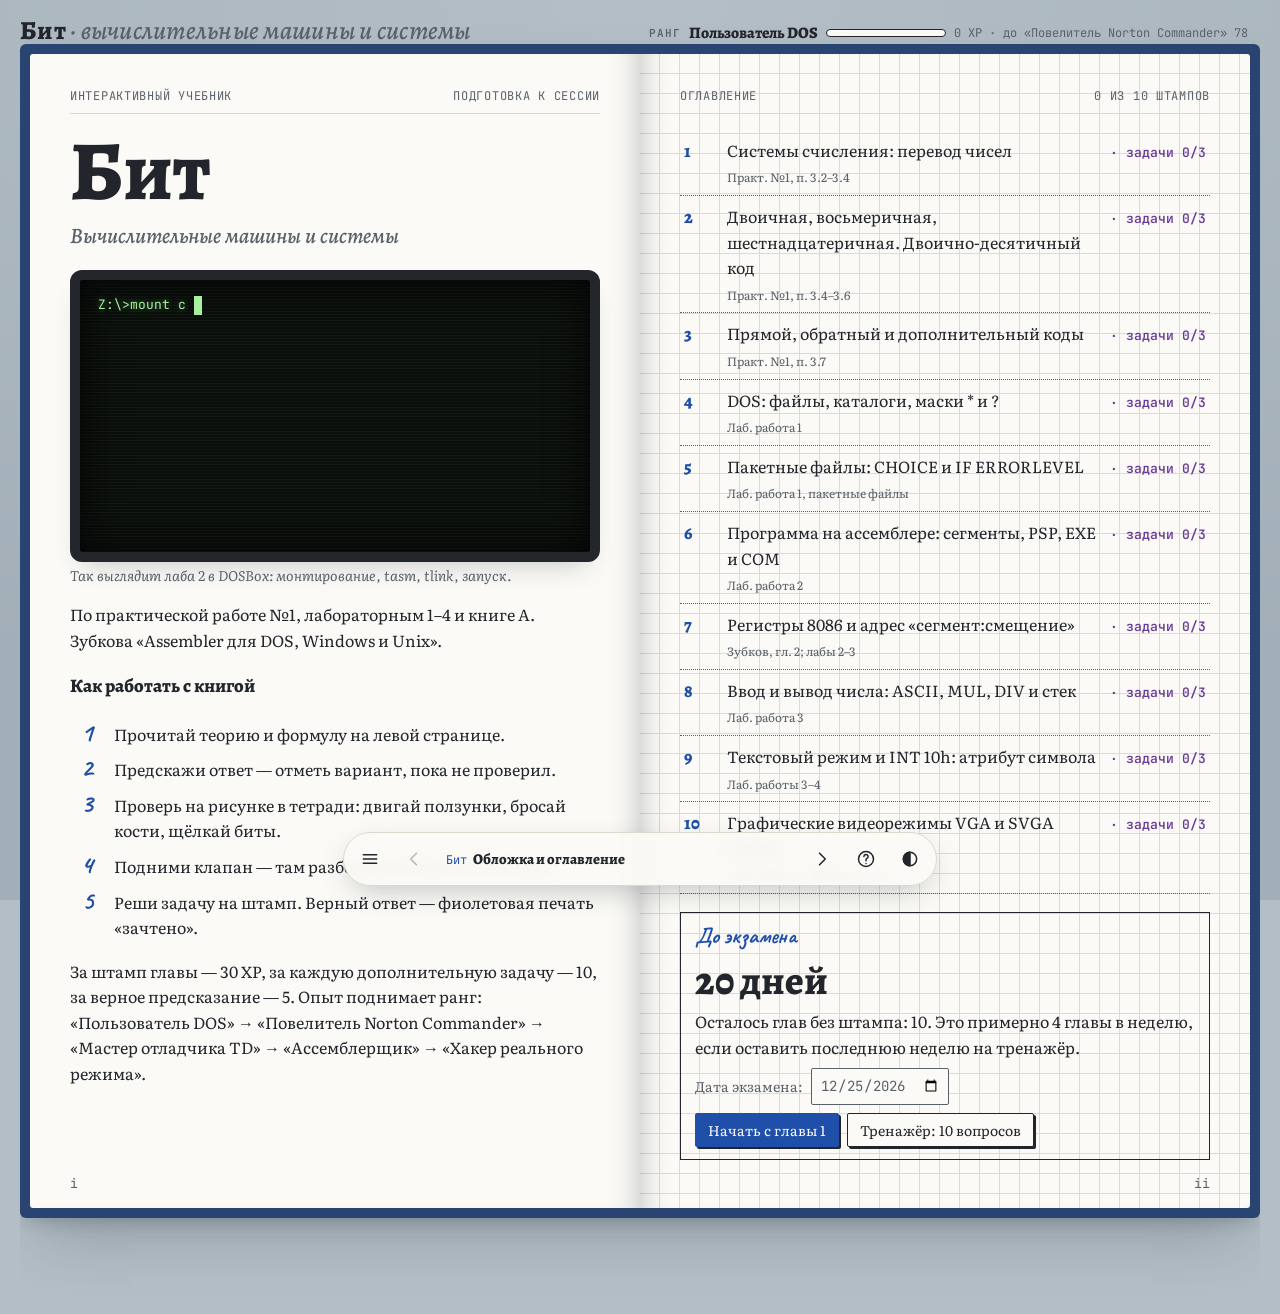
==== index.html @ 3c055810 "bit-vms: интерактивный учебник Один самодостаточный index.html: работает на GitHub Pages и офлайн (ш" ====
<!doctype html>
<html lang="ru">
<head>
<meta charset="utf-8">
<meta name="viewport" content="width=device-width, initial-scale=1, viewport-fit=cover">
<style>body{margin:0}</style>
<title>Бит — вычислительные машины и системы</title>
<meta name="description" content="Интерактивный учебник по ВМиС: системы счисления, коды, DOS, ассемблер 8086, видеорежимы. 10 глав, эмуляторы, задачи с проверкой.">
<meta name="claude:viewport-fit-sides" content="cover">
<style>
/* cyrillic */
@font-face {
  font-family: 'Alegreya';
  font-style: italic;
  font-weight: 500;
  font-display: swap;
  src: url([data-uri]) format('woff2');
  unicode-range: U+0301, U+0400-045F, U+0490-0491, U+04B0-04B1, U+2116;
}
/* latin */
@font-face {
  font-family: 'Alegreya';
  font-style: italic;
  font-weight: 500;
  font-display: swap;
  src: url([data-uri]) format('woff2');
  unicode-range: U+0000-00FF, U+0131, U+0152-0153, U+02BB-02BC, U+02C6, U+02DA, U+02DC, U+0304, U+0308, U+0329, U+2000-206F, U+20AC, U+2122, U+2191, U+2193, U+2212, U+2215, U+FEFF, U+FFFD;
}
/* cyrillic */
@font-face {
  font-family: 'Alegreya';
  font-style: italic;
  font-weight: 700;
  font-display: swap;
  src: url([data-uri]) format('woff2');
  unicode-range: U+0301, U+0400-045F, U+0490-0491, U+04B0-04B1, U+2116;
}
/* latin */
@font-face {
  font-family: 'Alegreya';
  font-style: italic;
  font-weight: 700;
  font-display: swap;
  src: url([data-uri]) format('woff2');
  unicode-range: U+0000-00FF, U+0131, U+0152-0153, U+02BB-02BC, U+02C6, U+02DA, U+02DC, U+0304, U+0308, U+0329, U+2000-206F, U+20AC, U+2122, U+2191, U+2193, U+2212, U+2215, U+FEFF, U+FFFD;
}
/* cyrillic */
@font-face {
  font-family: 'Alegreya';
  font-style: normal;
  font-weight: 500;
  font-display: swap;
  src: url([data-uri]) format('woff2');
  unicode-range: U+0301, U+0400-045F, U+0490-0491, U+04B0-04B1, U+2116;
}
/* latin */
@font-face {
  font-family: 'Alegreya';
  font-style: normal;
  font-weight: 500;
  font-display: swap;
  src: url([data-uri]) format('woff2');
  unicode-range: U+0000-00FF, U+0131, U+0152-0153, U+02BB-02BC, U+02C6, U+02DA, U+02DC, U+0304, U+0308, U+0329, U+2000-206F, U+20AC, U+2122, U+2191, U+2193, U+2212, U+2215, U+FEFF, U+FFFD;
}
/* cyrillic */
@font-face {
  font-family: 'Alegreya';
  font-style: normal;
  font-weight: 800;
  font-display: swap;
  src: url([data-uri]) format('woff2');
  unicode-range: U+0301, U+0400-045F, U+0490-0491, U+04B0-04B1, U+2116;
}
/* latin */
@font-face {
  font-family: 'Alegreya';
  font-style: normal;
  font-weight: 800;
  font-display: swap;
  src: url([data-uri]) format('woff2');
  unicode-range: U+0000-00FF, U+0131, U+0152-0153, U+02BB-02BC, U+02C6, U+02DA, U+02DC, U+0304, U+0308, U+0329, U+2000-206F, U+20AC, U+2122, U+2191, U+2193, U+2212, U+2215, U+FEFF, U+FFFD;
}
/* cyrillic */
@font-face {
  font-family: 'Caveat';
  font-style: normal;
  font-weight: 500;
  font-display: swap;
  src: url([data-uri]) format('woff2');
  unicode-range: U+0301, U+0400-045F, U+0490-0491, U+04B0-04B1, U+2116;
}
/* latin */
@font-face {
  font-family: 'Caveat';
  font-style: normal;
  font-weight: 500;
  font-display: swap;
  src: url([data-uri]) format('woff2');
  unicode-range: U+0000-00FF, U+0131, U+0152-0153, U+02BB-02BC, U+02C6, U+02DA, U+02DC, U+0304, U+0308, U+0329, U+2000-206F, U+20AC, U+2122, U+2191, U+2193, U+2212, U+2215, U+FEFF, U+FFFD;
}
/* cyrillic */
@font-face {
  font-family: 'Caveat';
  font-style: normal;
  font-weight: 700;
  font-display: swap;
  src: url([data-uri]) format('woff2');
  unicode-range: U+0301, U+0400-045F, U+0490-0491, U+04B0-04B1, U+2116;
}
/* latin */
@font-face {
  font-family: 'Caveat';
  font-style: normal;
  font-weight: 700;
  font-display: swap;
  src: url([data-uri]) format('woff2');
  unicode-range: U+0000-00FF, U+0131, U+0152-0153, U+02BB-02BC, U+02C6, U+02DA, U+02DC, U+0304, U+0308, U+0329, U+2000-206F, U+20AC, U+2122, U+2191, U+2193, U+2212, U+2215, U+FEFF, U+FFFD;
}
/* cyrillic */
@font-face {
  font-family: 'JetBrains Mono';
  font-style: normal;
  font-weight: 400;
  font-display: swap;
  src: url([data-uri]) format('woff2');
  unicode-range: U+0301, U+0400-045F, U+0490-0491, U+04B0-04B1, U+2116;
}
/* latin */
@font-face {
  font-family: 'JetBrains Mono';
  font-style: normal;
  font-weight: 400;
  font-display: swap;
  src: url([data-uri]) format('woff2');
  unicode-range: U+0000-00FF, U+0131, U+0152-0153, U+02BB-02BC, U+02C6, U+02DA, U+02DC, U+0304, U+0308, U+0329, U+2000-206F, U+20AC, U+2122, U+2191, U+2193, U+2212, U+2215, U+FEFF, U+FFFD;
}
/* cyrillic */
@font-face {
  font-family: 'JetBrains Mono';
  font-style: normal;
  font-weight: 600;
  font-display: swap;
  src: url([data-uri]) format('woff2');
  unicode-range: U+0301, U+0400-045F, U+0490-0491, U+04B0-04B1, U+2116;
}
/* latin */
@font-face {
  font-family: 'JetBrains Mono';
  font-style: normal;
  font-weight: 600;
  font-display: swap;
  src: url([data-uri]) format('woff2');
  unicode-range: U+0000-00FF, U+0131, U+0152-0153, U+02BB-02BC, U+02C6, U+02DA, U+02DC, U+0304, U+0308, U+0329, U+2000-206F, U+20AC, U+2122, U+2191, U+2193, U+2212, U+2215, U+FEFF, U+FFFD;
}
/* cyrillic */
@font-face {
  font-family: 'Literata';
  font-style: italic;
  font-weight: 400;
  font-display: swap;
  src: url([data-uri]) format('woff2');
  unicode-range: U+0301, U+0400-045F, U+0490-0491, U+04B0-04B1, U+2116;
}
/* latin */
@font-face {
  font-family: 'Literata';
  font-style: italic;
  font-weight: 400;
  font-display: swap;
  src: url([data-uri]) format('woff2');
  unicode-range: U+0000-00FF, U+0131, U+0152-0153, U+02BB-02BC, U+02C6, U+02DA, U+02DC, U+0304, U+0308, U+0329, U+2000-206F, U+20AC, U+2122, U+2191, U+2193, U+2212, U+2215, U+FEFF, U+FFFD;
}
/* cyrillic */
@font-face {
  font-family: 'Literata';
  font-style: normal;
  font-weight: 400;
  font-display: swap;
  src: url([data-uri]) format('woff2');
  unicode-range: U+0301, U+0400-045F, U+0490-0491, U+04B0-04B1, U+2116;
}
/* latin */
@font-face {
  font-family: 'Literata';
  font-style: normal;
  font-weight: 400;
  font-display: swap;
  src: url([data-uri]) format('woff2');
  unicode-range: U+0000-00FF, U+0131, U+0152-0153, U+02BB-02BC, U+02C6, U+02DA, U+02DC, U+0304, U+0308, U+0329, U+2000-206F, U+20AC, U+2122, U+2191, U+2193, U+2212, U+2215, U+FEFF, U+FFFD;
}
/* cyrillic */
@font-face {
  font-family: 'Literata';
  font-style: normal;
  font-weight: 600;
  font-display: swap;
  src: url([data-uri]) format('woff2');
  unicode-range: U+0301, U+0400-045F, U+0490-0491, U+04B0-04B1, U+2116;
}
/* latin */
@font-face {
  font-family: 'Literata';
  font-style: normal;
  font-weight: 600;
  font-display: swap;
  src: url([data-uri]) format('woff2');
  unicode-range: U+0000-00FF, U+0131, U+0152-0153, U+02BB-02BC, U+02C6, U+02DA, U+02DC, U+0304, U+0308, U+0329, U+2000-206F, U+20AC, U+2122, U+2191, U+2193, U+2212, U+2215, U+FEFF, U+FFFD;
}
</style>
<style>
/* Layout: открытая книга на школьной парте. Слева — печатная страница учебника, справа — тетрадь в клетку с опытом. Снизу — панель листания. */
:root{
  --desk:#b3bec6; --desk-2:#a3afb8;
  --paper:#fbfaf6; --paper-2:#f1efe8; --edge:#dcd8cc;
  --ink:#22252b; --ink-soft:#5b616b; --rule:#d3dbe5;
  --pen:#1f4fa8; --pen-wash:rgba(31,79,168,.11);
  --stamp:#6a3d9a; --stamp-wash:rgba(106,61,154,.10);
  --good:#2b7443; --bad:#b0302a; --glow:#d99a00;
  --bar:rgba(251,250,246,.92); --shadow:rgba(30,40,50,.28);
  --cloth:#2d5a49;
  --f-display:"Alegreya", "Georgia", serif;
  --f-body:"Literata", "PT Serif", "Georgia", serif;
  --f-hand:"Caveat", "Segoe Print", cursive;
  --f-mono:"JetBrains Mono", "Consolas", monospace;
}
@media (prefers-color-scheme: dark){:root:not([data-theme="light"]){
  --desk:#101418; --desk-2:#161b21;
  --paper:#1d2228; --paper-2:#232931; --edge:#2c333c;
  --ink:#e3e6ea; --ink-soft:#9ba4af; --rule:#2b333d;
  --pen:#8fb0ff; --pen-wash:rgba(143,176,255,.13);
  --stamp:#bb94ff; --stamp-wash:rgba(187,148,255,.12);
  --good:#6fca8c; --bad:#ff7d70; --glow:#ffc94a;
  --bar:rgba(29,34,40,.94); --shadow:rgba(0,0,0,.55);
  color-scheme:dark;
}}
:root[data-theme="dark"]{
  --desk:#101418; --desk-2:#161b21;
  --paper:#1d2228; --paper-2:#232931; --edge:#2c333c;
  --ink:#e3e6ea; --ink-soft:#9ba4af; --rule:#2b333d;
  --pen:#8fb0ff; --pen-wash:rgba(143,176,255,.13);
  --stamp:#bb94ff; --stamp-wash:rgba(187,148,255,.12);
  --good:#6fca8c; --bad:#ff7d70; --glow:#ffc94a;
  --bar:rgba(29,34,40,.94); --shadow:rgba(0,0,0,.55);
  color-scheme:dark;
}
[data-book="tv"]{--cloth:#2d5a49}
[data-book="vms"]{--cloth:#2a4472}

*{box-sizing:border-box}
html,body{min-height:100%}
body{
  background:radial-gradient(120% 80% at 50% 0%, var(--desk) 0%, var(--desk-2) 100%) fixed, var(--desk);
  color:var(--ink); font:16px/1.6 var(--f-body);
  padding-left:max(16px, env(safe-area-inset-left, 0px));
  padding-right:max(16px, env(safe-area-inset-right, 0px));
  padding-block:0 96px;
}
button,input,select{font:inherit;color:inherit}
:focus-visible{outline:2px solid var(--pen);outline-offset:2px}
a{color:var(--pen)}

/* ——— верх: корешки книг ——— */
.top{max-width:1240px;margin:0 auto;display:flex;flex-wrap:wrap;align-items:flex-end;justify-content:space-between;gap:12px;padding-top:18px}
.brand{font:800 26px/1 var(--f-display);letter-spacing:.01em;color:var(--ink)}
.brand i{font-weight:500;color:var(--ink-soft)}
.spines{display:flex;gap:8px;flex-wrap:wrap}
.spine{
  border:0;cursor:pointer;padding:8px 14px 8px 12px;border-radius:4px 4px 0 0;
  background:var(--cloth);color:#f4f1e8;font:600 15px/1.2 var(--f-display);letter-spacing:.04em;
  display:flex;gap:10px;align-items:center;opacity:.6;transform:translateY(4px);transition:.2s;
  box-shadow:inset -3px 0 0 rgba(0,0,0,.18), inset 3px 0 0 rgba(255,255,255,.08);
}
.spine[aria-pressed="true"]{opacity:1;transform:none}
.spine small{font:500 12px var(--f-mono);opacity:.85}

/* ——— книга ——— */
.desk{max-width:1240px;margin:0 auto;overflow-x:clip}
.book{
  position:relative;background:var(--cloth);border-radius:6px;padding:10px;
  box-shadow:0 30px 60px -20px var(--shadow), 0 8px 18px -8px var(--shadow);
}
.spread{position:relative;display:grid;grid-template-columns:1fr 1fr;perspective:2400px;min-height:640px}
.page{
  position:relative;min-width:0;background:var(--paper);padding:34px 40px 48px;
}
.page.left{border-radius:3px 0 0 3px;box-shadow:inset -26px 0 30px -26px var(--shadow)}
.page.right{
  border-radius:0 3px 3px 0;box-shadow:inset 26px 0 30px -26px var(--shadow);
  background-color:var(--paper);
  background-image:linear-gradient(var(--rule) 1px, transparent 1px),linear-gradient(90deg, var(--rule) 1px, transparent 1px);
  background-size:20px 20px;background-position:-1px -1px;
}
.folio{position:absolute;bottom:16px;font:500 13px var(--f-mono);color:var(--ink-soft)}
.left .folio{left:40px}.right .folio{right:40px}
.leaf{
  position:absolute;top:0;bottom:0;width:50%;pointer-events:none;display:none;
  background:linear-gradient(90deg,var(--paper-2),var(--paper));
  backface-visibility:visible;z-index:5;border-radius:0 3px 3px 0;
}
.leaf.fwd{display:block;left:50%;transform-origin:left center;animation:turnF .62s cubic-bezier(.4,.1,.3,1) forwards}
.leaf.back{display:block;left:0;transform-origin:right center;border-radius:3px 0 0 3px;animation:turnB .62s cubic-bezier(.4,.1,.3,1) forwards}
@keyframes turnF{0%{transform:rotateY(0);box-shadow:0 0 0 var(--shadow)}50%{box-shadow:-30px 0 40px -10px var(--shadow)}100%{transform:rotateY(-180deg);box-shadow:0 0 0 var(--shadow)}}
@keyframes turnB{0%{transform:rotateY(0)}50%{box-shadow:30px 0 40px -10px var(--shadow)}100%{transform:rotateY(180deg)}}

/* ——— типографика страниц ——— */
.runhead{display:flex;justify-content:space-between;gap:12px;flex-wrap:wrap;font:500 12px/1.4 var(--f-mono);letter-spacing:.06em;text-transform:uppercase;color:var(--ink-soft);border-bottom:1px solid var(--edge);padding-bottom:8px;margin-bottom:18px}
h1,h2,h3{font-family:var(--f-display);text-wrap:balance;margin:0}
h2{font-weight:800;font-size:34px;line-height:1.08;margin-bottom:14px}
h2 .no{color:var(--pen);font-style:italic;font-weight:700;margin-right:.25em}
h3{font-weight:700;font-size:19px;margin:18px 0 6px}
.theory p{margin:0 0 10px;max-width:62ch}
.theory ul{margin:0 0 10px;padding-left:20px}
.theory li{margin-bottom:3px}
.theory b{font-weight:600}
.f{ /* формула в рамке */
  margin:12px 0;padding:10px 14px;border:1.5px solid var(--ink);border-radius:2px;
  font-family:var(--f-body);font-style:italic;font-size:18px;line-height:1.9;overflow-x:auto;background:var(--paper)
}
.f small{font-style:normal;font-size:13px;color:var(--ink-soft);display:block;line-height:1.4}
.fr{display:inline-flex;flex-direction:column;vertical-align:middle;text-align:center;margin:0 .15em;line-height:1.15}
.fr>span:first-child{border-bottom:1.2px solid currentColor;padding:0 .2em}
.fr>span{padding:0 .2em}
code,.mono{font-family:var(--f-mono);font-size:.88em}
pre.asm{font:13px/1.55 var(--f-mono);background:var(--paper-2);border-left:3px solid var(--pen);padding:10px 12px;overflow-x:auto;margin:10px 0;white-space:pre}
.tbl{overflow-x:auto;margin:8px 0}
.tbl table{border-collapse:collapse;font-size:14px;font-variant-numeric:tabular-nums}
.tbl th,.tbl td{border:1px solid var(--edge);padding:4px 8px;text-align:left}
.tbl th{font-weight:600;background:var(--paper-2)}

.lbl{font:700 22px/1 var(--f-hand);color:var(--pen);margin-bottom:6px}
.predict{margin-top:20px;padding:14px 16px;border:1.5px dashed var(--ink-soft);border-radius:3px}
.predict p{margin:0 0 8px}
.opts{display:flex;flex-direction:column;gap:6px}
.opt{display:flex;gap:10px;align-items:flex-start;cursor:pointer;padding:4px 6px;border-radius:3px}
.opt:hover{background:var(--pen-wash)}
.opt input{margin-top:6px;accent-color:var(--pen)}
.opt.ok{background:color-mix(in srgb,var(--good) 14%,transparent)}
.opt.no{background:color-mix(in srgb,var(--bad) 12%,transparent)}

.flapbtn{
  margin-top:16px;width:100%;cursor:pointer;text-align:left;border:1px solid var(--edge);
  background:var(--paper-2);padding:14px 16px;border-radius:2px;position:relative;
  box-shadow:0 6px 10px -6px var(--shadow);transition:transform .25s;
}
.flapbtn:hover{transform:translateY(-2px) rotate(-.3deg)}
.flapbtn b{font:700 22px/1 var(--f-hand);color:var(--ink)}
.flapbtn span{display:block;font-size:13px;color:var(--ink-soft)}
.flapbtn[aria-expanded="true"]{transform:perspective(600px) rotateX(8deg);transform-origin:top}
.flapbody{padding:14px 16px;border:1px solid var(--edge);border-top:0;background:var(--paper)}
.flapbody p{margin:0 0 8px}

/* ——— правая страница: опыт ——— */
.fig{display:flex;flex-direction:column;gap:10px}
canvas.ink{width:100%;display:block;background:transparent;touch-action:manipulation}
.cap{font:italic 14px/1.4 var(--f-body);color:var(--ink-soft);margin:6px 0 0}
.cap b{font-style:normal;font-family:var(--f-mono);font-size:12px;letter-spacing:.04em}
.try{font:600 21px/1.25 var(--f-hand);color:var(--pen);margin:10px 0 0}
.ctls{display:grid;grid-template-columns:repeat(auto-fit,minmax(190px,1fr));gap:8px 18px}
.ctl{display:grid;grid-template-columns:auto 1fr auto;gap:8px;align-items:center;font-size:14px}
.ctl span{color:var(--ink-soft)}
.ctl input[type=range]{width:100%;min-width:0;accent-color:var(--pen)}
.ctl output{font:600 13px var(--f-mono);min-width:4ch;text-align:right}
.row{display:flex;flex-wrap:wrap;gap:8px;align-items:center}
.btn{
  cursor:pointer;border:1.5px solid var(--ink);background:var(--paper);padding:5px 12px;border-radius:2px;
  font-size:14px;box-shadow:2px 2px 0 var(--ink);transition:transform .1s, box-shadow .1s
}
.btn:hover{transform:translate(-1px,-1px);box-shadow:3px 3px 0 var(--ink)}
.btn:active{transform:translate(2px,2px);box-shadow:0 0 0 var(--ink)}
.btn.pri{background:var(--pen);color:var(--paper);border-color:var(--pen);box-shadow:2px 2px 0 var(--ink)}
.btn[aria-pressed="true"]{background:var(--ink);color:var(--paper)}
select.sel,input.txt{border:1.5px solid var(--ink-soft);background:var(--paper);padding:5px 8px;border-radius:2px;font-size:14px;min-width:0;max-width:100%}
input.txt{font-family:var(--f-mono)}
.readout{font:14px/1.5 var(--f-mono);background:var(--paper);border:1px solid var(--edge);padding:8px 10px;overflow-x:auto;font-variant-numeric:tabular-nums}
.readout b{color:var(--pen);font-weight:600}
.readout .hot{color:var(--glow);font-weight:600}
.readout .good{color:var(--good)}.readout .bad{color:var(--bad)}

.challenge{margin-top:22px;padding:14px 16px;background:var(--paper);border:1.5px solid var(--stamp);border-radius:3px;position:relative}
.challenge .lbl{color:var(--stamp)}
.challenge p{margin:0 0 10px}
.challenge form{display:flex;gap:8px;flex-wrap:wrap}
.challenge input{flex:1 1 140px}
.fb{margin:8px 0 0;font-size:14px;min-height:1.4em}
.fb.ok{color:var(--good)}.fb.no{color:var(--bad)}
details.hint{margin-top:6px;font-size:14px;color:var(--ink-soft)}
details.hint summary{cursor:pointer;font:600 18px var(--f-hand);color:var(--ink-soft)}
.stampslot{position:absolute;right:-6px;top:-34px;width:104px;height:104px;pointer-events:none}
.stamp{width:100%;height:100%;color:var(--stamp);transform:rotate(-14deg);opacity:.9}
.stamp.new{animation:thump .5s cubic-bezier(.2,1.6,.4,1)}
@keyframes thump{0%{transform:rotate(-14deg) scale(2.2);opacity:0}100%{transform:rotate(-14deg) scale(1);opacity:.9}}

/* ——— обложка ——— */
.cover h1{font-weight:800;font-size:clamp(48px,7vw,84px);line-height:.95;letter-spacing:-.01em}
.cover .sub{font:italic 500 22px/1.3 var(--f-display);color:var(--ink-soft);margin:10px 0 20px}
.steps{list-style:none;padding:0;margin:18px 0;display:grid;gap:8px;counter-reset:s}
.steps li{display:grid;grid-template-columns:34px 1fr;gap:10px;align-items:baseline;counter-increment:s}
.steps li::before{content:counter(s);font:700 26px/1 var(--f-hand);color:var(--pen);text-align:center}
.toclist{list-style:none;padding:0;margin:0;display:grid;gap:2px}
.toclist button{width:100%;display:grid;grid-template-columns:2.2em 1fr auto;gap:8px;align-items:baseline;text-align:left;cursor:pointer;background:none;border:0;padding:6px 4px;border-bottom:1px dotted var(--ink-soft)}
.toclist button:hover{background:var(--pen-wash)}
.toclist .n{font:700 18px var(--f-display);color:var(--pen)}
.toclist .s{font-size:12px;color:var(--ink-soft)}
.toclist .st{font:700 13px var(--f-mono);color:var(--stamp)}
.exam{margin-top:18px;padding:12px 14px;border:1.5px solid var(--ink);display:grid;gap:8px}
.exam .big{font:800 40px/1 var(--f-display)}
.exam label{font-size:14px;color:var(--ink-soft);display:flex;gap:8px;align-items:center;flex-wrap:wrap}

/* ——— нижняя панель ——— */
.bar{
  position:fixed;left:50%;transform:translateX(-50%);bottom:calc(14px + env(safe-area-inset-bottom, 0px));z-index:20;
  display:flex;align-items:center;gap:4px;padding:6px;border-radius:999px;background:var(--bar);
  box-shadow:0 10px 30px -8px var(--shadow);backdrop-filter:blur(8px);max-width:calc(100% - 24px);border:1px solid var(--edge)
}
.bar button{border:0;background:none;cursor:pointer;width:40px;height:40px;border-radius:50%;display:grid;place-items:center;flex:none}
.bar button:hover{background:var(--pen-wash)}
.bar button:disabled{opacity:.3;cursor:default;background:none}
.bar svg{width:20px;height:20px;stroke:var(--ink);fill:none;stroke-width:1.8;stroke-linecap:round;stroke-linejoin:round}
.bar .ttl{min-width:0;flex:1 1 auto;padding:0 8px;font:600 15px/1.2 var(--f-display);white-space:nowrap;overflow:hidden;text-overflow:ellipsis;width:min(360px,46vw)}
.bar .ttl small{font:500 12px var(--f-mono);color:var(--pen);margin-right:6px}

/* ——— оглавление и тренажёр ——— */
.drawer{position:fixed;inset:0;z-index:30;background:color-mix(in srgb,var(--desk) 60%,transparent);display:flex;justify-content:flex-start}
.drawer .panel{
  width:min(420px,100%);height:100%;overflow-y:auto;background:var(--paper);
  padding:calc(20px + env(safe-area-inset-top, 0px)) 20px calc(20px + env(safe-area-inset-bottom, 0px)) max(20px, env(safe-area-inset-left, 0px));
  box-shadow:10px 0 30px -10px var(--shadow)
}
.drawer h3{margin:18px 0 8px}
.drawer .close{float:right}
.quiz{position:fixed;inset:0;z-index:30;background:color-mix(in srgb,var(--desk) 70%,transparent);display:grid;place-items:center;padding:16px}
.quiz .card{
  width:min(560px,100%);max-height:100%;overflow-y:auto;background:var(--paper);padding:24px;border-radius:3px;box-shadow:0 20px 50px -10px var(--shadow);
  background-image:linear-gradient(var(--rule) 1px, transparent 1px),linear-gradient(90deg, var(--rule) 1px, transparent 1px);background-size:20px 20px
}
.quiz .meta{font:500 12px var(--f-mono);color:var(--ink-soft);text-transform:uppercase;letter-spacing:.06em}

/* ——— узко: страницы друг под другом ——— */
@media (max-width: 900px){
  .spread{grid-template-columns:1fr;min-height:0}
  .page{padding:24px 18px 44px}
  .page.left{border-radius:3px 3px 0 0;box-shadow:inset 0 -20px 24px -22px var(--shadow)}
  .page.right{border-radius:0 0 3px 3px;box-shadow:inset 0 20px 24px -22px var(--shadow)}
  .left .folio{left:18px}.right .folio{right:18px}
  h2{font-size:28px}
  .book{padding:6px}
  .stampslot{width:84px;height:84px;top:-30px}
  .rank{margin-left:0;width:100%}
  .rk-bar{flex:1 1 80px}
  .leaf{display:none!important}
}
@media (prefers-reduced-motion: reduce){
  .leaf{display:none!important}
  .stamp.new{animation:none}
  *{transition:none!important}
}
/* ——— ранг и опыт ——— */
.rank{display:flex;align-items:center;gap:8px;flex-wrap:wrap;font-size:13px;color:var(--ink-soft);margin-left:auto}
.rank b{font:700 16px var(--f-display);color:var(--ink)}
.rk-l{font:600 11px var(--f-mono);letter-spacing:.08em;text-transform:uppercase}
.rk-bar{display:inline-block;width:120px;height:8px;border:1.5px solid var(--ink);border-radius:999px;overflow:hidden;background:var(--paper)}
.rk-bar i{display:block;height:100%;background:repeating-linear-gradient(-45deg,var(--stamp) 0 4px,color-mix(in srgb,var(--stamp) 70%,var(--paper)) 4px 8px);transition:width .6s}
.rk-xp{font:500 12px var(--f-mono)}
.toasts{position:fixed;z-index:40;right:max(16px, env(safe-area-inset-right, 0px));top:calc(14px + env(safe-area-inset-top, 0px));display:grid;gap:8px;justify-items:end;pointer-events:none}
.toast{background:var(--paper);border:1.5px solid var(--ink);box-shadow:3px 3px 0 var(--ink);padding:8px 14px;font-size:14px;animation:tin .35s cubic-bezier(.2,1.4,.4,1)}
.toast b{color:var(--good);font-family:var(--f-mono)}
.toast.rankup{border-color:var(--stamp);box-shadow:3px 3px 0 var(--stamp);padding:12px 18px;display:grid;gap:2px}
.toast.rankup b{color:var(--stamp);font:800 22px var(--f-display)}
.toast .tk{font:700 18px var(--f-hand);color:var(--ink-soft)}
.toast.out{opacity:0;transform:translateY(-8px);transition:.4s}
@keyframes tin{from{transform:translateX(30px);opacity:0}}

/* ——— история в начале главы ——— */
.hook{position:relative;margin:6px 0 24px;padding:20px 20px 12px;background:var(--paper-2);border:1px solid var(--edge);transform:rotate(-.5deg);box-shadow:0 12px 20px -14px var(--shadow)}
.hook::before{content:"";position:absolute;top:-11px;left:50%;width:96px;height:22px;transform:translateX(-50%) rotate(2deg);background:color-mix(in srgb,var(--glow) 38%,transparent)}
.hk-eye{font:600 12px var(--f-mono);letter-spacing:.08em;text-transform:uppercase;color:var(--stamp)}
.hook h3{margin:4px 0 8px;font-size:23px;line-height:1.15}
.hook p{margin:0 0 9px;max-width:62ch}
.hook .big{font:800 30px/1.1 var(--f-display);color:var(--pen);margin:6px 0 10px}
.swatch{display:inline-block;width:1.1em;height:1.1em;vertical-align:-.15em;border:1px solid var(--ink);margin-right:.3em}

/* ——— живые обложки ——— */
.cover-art{margin:6px 0 14px}
.cover-art .cap{margin-top:4px}
.crt{
  margin:0;background:#0a0f0b;color:#a8f0a0;font:13px/1.45 var(--f-mono);padding:16px 18px;border-radius:12px;
  border:10px solid #23262a;box-shadow:inset 0 0 40px rgba(0,0,0,.8), 0 14px 26px -14px var(--shadow);
  text-shadow:0 0 6px rgba(120,255,120,.45);white-space:pre;overflow-x:auto;position:relative;
  background-image:repeating-linear-gradient(0deg,rgba(255,255,255,.035) 0 1px,transparent 1px 3px)
}
.crt .cur{display:inline-block;width:.6em;background:#a8f0a0;animation:blink 1s steps(1) infinite}

.more{margin-top:18px;padding:14px 16px;background:var(--paper);border:1.5px solid var(--ink-soft);border-radius:3px;display:grid;gap:16px}
.more .lbl{margin:0}
.mq p{margin:0 0 8px}
.mq form{display:flex;gap:8px;flex-wrap:wrap}
.mq input{flex:1 1 140px}
.mn{font:600 13px var(--f-mono);color:var(--pen);white-space:nowrap}
.mn.done::after{content:" ✓";color:var(--good)}
[hidden]{display:none!important}
.blink{animation:blink 1s steps(1) infinite}
@keyframes blink{50%{opacity:0}}
.sr{position:absolute;width:1px;height:1px;overflow:hidden;clip:rect(0 0 0 0)}
</style>

</head>
<body>
<header class="top">
  <div class="brand" id="brand">Бит <i>и</i> Случай</div>
  <div class="rank" id="rank" aria-live="polite"></div>
  <div class="spines" id="spines" role="group" aria-label="Выбор книги"></div>
</header>

<main class="desk">
  <div class="book" id="book" data-book="tv">
    <div class="spread">
      <section class="page left" id="pL" aria-live="polite"></section>
      <section class="page right" id="pR"></section>
      <div class="leaf" id="leaf"></div>
    </div>
  </div>
</main>

<nav class="bar" aria-label="Листание">
  <button id="bMenu" aria-label="Оглавление"><svg viewBox="0 0 24 24"><path d="M4 7h16M4 12h16M4 17h16"/></svg></button>
  <button id="bPrev" aria-label="Предыдущая глава"><svg viewBox="0 0 24 24"><path d="M15 5l-7 7 7 7"/></svg></button>
  <div class="ttl" id="bTitle"></div>
  <button id="bNext" aria-label="Следующая глава"><svg viewBox="0 0 24 24"><path d="M9 5l7 7-7 7"/></svg></button>
  <button id="bQuiz" aria-label="Тренажёр"><svg viewBox="0 0 24 24"><path d="M9.5 9a2.5 2.5 0 1 1 3.5 2.3c-.6.3-1 .9-1 1.5V14M12 17.5v.01"/><circle cx="12" cy="12" r="9"/></svg></button>
  <button id="bTheme" aria-label="Сменить тему"><svg viewBox="0 0 24 24"><circle cx="12" cy="12" r="8"/><path d="M12 4a8 8 0 0 0 0 16z" fill="currentColor" style="fill:var(--ink)"/></svg></button>
</nav>

<div class="toasts" id="toasts" aria-live="polite"></div>
<div class="drawer" id="toc" hidden><div class="panel" id="tocPanel"></div></div>
<div class="quiz" id="quiz" hidden><div class="card" id="quizCard" role="dialog" aria-modal="true" aria-label="Тренажёр"></div></div>

<script>
/* ——— общие инструменты для глав ——— */
window.BOOKS = {
  tv:{key:'tv',name:'Случай',sub:'Теория вероятностей и математическая статистика',src:'По «Руководству к решению задач по теории вероятностей и математической статистике» В. Е. Гмурмана',moreTitle:'Ещё задачи из Гмурмана',ranks:['Новичок за игральным столом','Ученик Паскаля','Знаток Бернулли','Наследник Гаусса','Магистр Лапласа'],lessons:[]},
  vms:{key:'vms',name:'Бит',sub:'Вычислительные машины и системы',src:'По практической работе №1, лабораторным 1–4 и книге А. Зубкова «Assembler для DOS, Windows и Unix»',moreTitle:'Ещё задачи: практическая №1 и лабы',ranks:['Пользователь DOS','Повелитель Norton Commander','Мастер отладчика TD','Ассемблерщик','Хакер реального режима'],lessons:[]}
};
const U = window.U = {
  h(tag, props, ...kids){
    const e = document.createElement(tag);
    for (const [k,v] of Object.entries(props||{})){
      if (k==='class') e.className = v;
      else if (k==='html') e.innerHTML = v;
      else if (k.startsWith('on')) e.addEventListener(k.slice(2), v);
      else if (v!==false && v!=null) e.setAttribute(k, v===true ? '' : v);
    }
    for (const c of kids.flat()) if (c!=null && c!==false) e.append(c.nodeType ? c : document.createTextNode(c));
    return e;
  },
  slider(id, label, min, max, step, val, fmt, on){
    const inp = U.h('input',{type:'range',id,min,max,step,value:val});
    const out = U.h('output',{for:id});
    const show = () => out.textContent = fmt ? fmt(+inp.value) : inp.value;
    inp.addEventListener('input', () => { show(); on && on(+inp.value); });
    show();
    const w = U.h('label',{class:'ctl',for:id}, U.h('span',{},label), inp, out);
    w.get = () => +inp.value;
    w.set = v => { inp.value = v; show(); };
    w.range = (a,b) => { inp.min = a; inp.max = b; show(); };
    return w;
  },
  select(id, opts, on){
    const s = U.h('select',{class:'sel',id}, opts.map((o,i)=>U.h('option',{value:i},o)));
    s.addEventListener('change', () => on(+s.value));
    return s;
  },
  btn(text, on, cls){ return U.h('button',{class:'btn '+(cls||''),type:'button',onclick:on},text); },
  canvas(parent, ratio){
    const cv = U.h('canvas',{class:'ink'}); parent.append(cv);
    const o = {cv, g:cv.getContext('2d'), W:0, H:0, fit(){
      const w = Math.max(240, Math.round(cv.clientWidth || parent.clientWidth || 400));
      const h = Math.round(w*(typeof ratio==='function'?ratio(w):ratio)), d = window.devicePixelRatio||1;
      if (cv.width!==Math.round(w*d) || cv.height!==Math.round(h*d)){ cv.width=Math.round(w*d); cv.height=Math.round(h*d); }
      cv.style.height = h+'px';
      o.g.setTransform(d,0,0,d,0,0); o.g.clearRect(0,0,w,h);
      o.g.lineCap='round'; o.g.lineJoin='round';
      o.W=w; o.H=h; return o;
    }};
    return o;
  },
  col(){
    const s = getComputedStyle(document.documentElement), v = n => s.getPropertyValue(n).trim();
    return {ink:v('--ink'),soft:v('--ink-soft'),rule:v('--rule'),pen:v('--pen'),wash:v('--pen-wash'),stamp:v('--stamp'),swash:v('--stamp-wash'),good:v('--good'),bad:v('--bad'),glow:v('--glow'),paper:v('--paper'),paper2:v('--paper-2'),edge:v('--edge')};
  },
  font(px, kind, w){ return `${w||400} ${px}px ${kind==='mono'?'"JetBrains Mono", Consolas, monospace':kind==='hand'?'Caveat, cursive':'Literata, Georgia, serif'}`; },
  hatch(g, color, gap=6){
    const c = document.createElement('canvas'), d = window.devicePixelRatio||1; c.width=c.height=gap*d;
    const x = c.getContext('2d'); x.scale(d,d); x.strokeStyle=color; x.lineWidth=1;
    x.beginPath(); x.moveTo(0,gap); x.lineTo(gap,0); x.moveTo(-1,1); x.lineTo(1,-1); x.moveTo(gap-1,gap+1); x.lineTo(gap+1,gap-1); x.stroke();
    const p = g.createPattern(c,'repeat'); p.setTransform && p.setTransform(new DOMMatrix().scale(1/d)); return p;
  },
  num(s){
    s = String(s).trim().replace(/\s/g,'').replace(',', '.');
    if (/^[-+]?\d*\.?\d+\/\d*\.?\d+$/.test(s)){ const [a,b]=s.split('/'); return +a/+b; }
    if (/^[-+]?(\d+\.?\d*|\.\d+)(e[-+]?\d+)?$/i.test(s)) return +s;
    return NaN;
  },
  near(s, t, tol){ const x = U.num(s); return isFinite(x) && Math.abs(x-t) <= (tol ?? 1e-3); },
  hex(s){ s = String(s).trim().toUpperCase().replace(/^0X/,'').replace(/H$/,''); return /^[0-9A-F]+$/.test(s) ? parseInt(s,16) : NaN; },
  fmt(x, d=3){ return isFinite(x) ? (+x).toFixed(d).replace('.',',').replace('-','−') : '—'; },
  C(n,k){ if (k<0||k>n) return 0; let r=1; for (let i=1;i<=k;i++) r = r*(n-k+i)/i; return r; },
  lf: (()=>{ const a=[0]; for (let i=1;i<=3000;i++) a[i]=a[i-1]+Math.log(i); return a; })(),
  binom(n,k,p){ if (k<0||k>n) return 0; if (p<=0) return k===0?1:0; if (p>=1) return k===n?1:0; return Math.exp(U.lf[n]-U.lf[k]-U.lf[n-k]+k*Math.log(p)+(n-k)*Math.log(1-p)); },
  pois(k,l){ return Math.exp(-l + k*Math.log(l) - U.lf[k]); },
  erf(x){ const s=Math.sign(x); x=Math.abs(x); const t=1/(1+0.3275911*x);
    const y=1-(((((1.061405429*t-1.453152027)*t)+1.421413741)*t-0.284496736)*t+0.254829592)*t*Math.exp(-x*x); return s*y; },
  Phi(x){ return 0.5*U.erf(x/Math.SQRT2); },            // функция Лапласа Ф(x), как в Гмурмане
  phi(x){ return Math.exp(-x*x/2)/Math.sqrt(2*Math.PI); },
  PhiInv(v){ let a=0,b=6; for (let i=0;i<60;i++){ const m=(a+b)/2; if (U.Phi(m)<v) a=m; else b=m; } return (a+b)/2; },
  fr(a,b){ return `<span class="fr"><span>${a}</span><span>${b}</span></span>`; },
  axes(g, x0, y0, x1, y1, c){ g.strokeStyle=c.ink; g.lineWidth=1.3; g.beginPath(); g.moveTo(x0,y1); g.lineTo(x0,y0); g.lineTo(x1,y0); g.stroke(); },
  text(g, s, x, y, o={}){ g.font=U.font(o.size||12,o.kind,o.w); g.fillStyle=o.color||U.col().ink; g.textAlign=o.align||'left'; g.textBaseline=o.base||'alphabetic'; g.fillText(s,x,y); }
};
</script>

<script>
/* Книга «Бит»: вычислительные машины и системы — по практической №1, лабам 1–4 и Зубкову */
(() => {
const {h} = U;
const add = L => BOOKS.vms.lessons.push(L);
const DIG = '0123456789ABCDEF';
const hx = (v, w) => (v>>>0).toString(16).toUpperCase().padStart(w||0,'0');
const bin = (v, w) => (v>>>0).toString(2).padStart(w,'0').slice(-w);
const esc = s => String(s).replace(/[&<>]/g, c => ({'&':'&amp;','<':'&lt;','>':'&gt;'}[c]));
const normNum = s => { s = String(s).trim().toUpperCase().replace(/\s/g,'').replace('.',',').replace(/[₀-₉]+$/,''); if (s.includes(',')) s = s.replace(/0+$/,'').replace(/,$/,''); return s; };

/* 1. Системы счисления: перевод */
add({
  id:'vms1', title:'Системы счисления: перевод чисел', src:'Практ. №1, п. 3.2–3.4',
  theory:`<p>В <b>позиционной</b> системе вес цифры зависит от её позиции. Основание q — количество цифр: в двоичной 0 и 1, в восьмеричной 0…7, в шестнадцатеричной 0…9, A…F. Римская система — <b>непозиционная</b>.</p>
  <div class="f">A<sub>q</sub> = a<sub>n−1</sub>q<sup>n−1</sup> + … + a₁q + a₀ + a<sub>−1</sub>q<sup>−1</sup> + … + a<sub>−m</sub>q<sup>−m</sup><small>развёрнутая форма — по ней переводят из любой системы в десятичную</small></div>
  <p><b>Из десятичной в q:</b> целую и дробную части переводят отдельно.</p>
  <ul><li><b>Целая часть</b> — делим на q с остатком, пока частное не станет 0. Остатки читаем <b>снизу вверх</b>.</li>
  <li><b>Дробная часть</b> — умножаем на q, отделяя целые части, пока дробь не станет 0 или не наберём нужную точность. Целые части читаем <b>сверху вниз</b>.</li></ul>
  <div class="f">1001,1101₂ = 1·2³ + 0 + 0 + 1·2⁰ + 1·2⁻¹ + 1·2⁻² + 0 + 1·2⁻⁴ = 9,8125₁₀</div>`,
  predict:{q:'Сколько двоичных разрядов в записи числа 405₁₀?', opts:['8','9','10'], a:1,
    why:'2⁸ = 256 ≤ 405 &lt; 512 = 2⁹, значит нужно 9 разрядов: 405₁₀ = 110010101₂. Число разрядов = (наибольшая степень двойки, не превосходящая число) + 1.'},
  flap:`<p><b>568,125₁₀ → восьмеричная.</b> Целая: 568 : 8 = 71 ост. 0; 71 : 8 = 8 ост. 7; 8 : 8 = 1 ост. 0; 1 : 8 = 0 ост. 1. Снизу вверх: 1070.</p>
  <p>Дробная: 0,125·8 = <b>1</b>,0 — дробь кончилась. Итого <b>1070,1₈</b>.</p>
  <p><b>Проверка:</b> 1·8³ + 0 + 7·8 + 0 + 1·8⁻¹ = 512 + 56 + 0,125 = 568,125 ✓.</p>
  <p><b>Быстро упорядочить</b> 55₇, 55₁₆, 55₈: 5·7 + 5 = 40; 5·16 + 5 = 85; 5·8 + 5 = 45. По убыванию: 55₁₆, 55₈, 55₇.</p>`,
  figCap:'Деление «уголком» для целой части и умножение столбиком для дробной. Светятся цифры ответа в порядке чтения.',
  try:'Впиши 405 и основание 2 — получится пример из практической: 110010101₂.',
  ch:{q:'Переведите число 568,125₁₀ в восьмеричную систему счисления.', ph:'например 123,4', check:s=>normNum(s)==='1070,1', ans:'1070,1₈', hint:'Целую часть дели на 8, дробную умножай на 8. Подсмотри на рисунке.'},
  fig(el){
    const inp = h('input',{class:'txt',id:'vms1-x',value:'405',style:'width:9em','aria-label':'Десятичное число'});
    const sq = U.slider('vms1-q','основание q',2,16,1,2,null,()=>draw());
    inp.addEventListener('input',()=>draw());
    el.append(h('div',{class:'row'}, h('label',{for:'vms1-x'},'Число₁₀:'), inp), h('div',{class:'ctls'}, sq));
    const box = h('div',{class:'readout',style:'font-size:14px'}); el.append(box);
    function draw(){
      const q = sq.get(), raw = inp.value.trim().replace('.',',');
      if (!/^\d{1,15}(,\d{0,10})?$/.test(raw)){ box.innerHTML = '<span class="bad">Впиши неотрицательное десятичное число, например 568,125</span>'; return; }
      const [ip, fp=''] = raw.split(',');
      let n = Number(ip), rows = [], res = '';
      if (n===0){ res = '0'; rows.push(`0 : ${q} = 0, ост. <span class="hot">0</span>`); }
      while (n>0){ const qt = Math.floor(n/q), r = n%q; rows.push(`${String(n).padStart(15,' ').trimStart()} : ${q} = ${qt}, ост. <span class="hot">${DIG[r]}</span>`); res = DIG[r]+res; n = qt; }
      let fr = Number('0.'+(fp||'0')), frows = [], fres = '';
      for (let i=0;i<10 && fr>1e-12;i++){ const p = fr*q, d = Math.floor(p+1e-12); frows.push(`${U.fmt(fr,6).replace(/0+$/,'')} · ${q} = <span class="hot">${DIG[d]}</span>${U.fmt(p-d,6).slice(1).replace(/0+$/,'').replace(/,$/,'')}`); fres += DIG[d]; fr = p-d; if (Math.abs(fr)<1e-9) break; }
      const ans = res + (fres ? ','+fres : '');
      const terms = res.split('').map((d,i)=>`${parseInt(d,16)}·${q}<sup>${res.length-1-i}</sup>`).join(' + ');
      box.innerHTML = `<div><b>Целая часть</b> — делим, остатки снизу вверх ↑</div>${rows.map(r=>'&nbsp;&nbsp;'+r).join('<br>')}`+
        (frows.length?`<div style="margin-top:8px"><b>Дробная часть</b> — умножаем, целые сверху вниз ↓</div>${frows.map(r=>'&nbsp;&nbsp;'+r).join('<br>')}${fr>1e-9?'<br>&nbsp;&nbsp;… (обрезано до 10 знаков)':''}`:'')+
        `<div style="margin-top:10px;font-size:18px">${raw}₁₀ = <span class="hot">${ans}</span><sub>${q}</sub></div><div style="color:var(--ink-soft);margin-top:4px">проверка: ${terms} = ${ip}</div>`;
    }
    return draw;
  }
});

/* 2. Триады, тетрады, BCD */
add({
  id:'vms2', title:'Двоичная, восьмеричная, шестнадцатеричная. Двоично-десятичный код', src:'Практ. №1, п. 3.4–3.6',
  theory:`<p>Так как 8 = 2³ и 16 = 2⁴, перевод между 2, 8 и 16 делается <b>группами</b>, без деления:</p>
  <ul><li>2 → 8: разбить на <b>триады</b> (по 3 бита) от запятой влево и вправо, недостающие разряды дополнить нулями;</li>
  <li>2 → 16: разбить на <b>тетрады</b> (по 4 бита);</li><li>обратно — каждую цифру заменить её триадой или тетрадой.</li></ul>
  <div class="tbl"><table><tr><th>16</th><td>0</td><td>1</td><td>2</td><td>3</td><td>4</td><td>5</td><td>6</td><td>7</td><td>8</td><td>9</td><td>A</td><td>B</td><td>C</td><td>D</td><td>E</td><td>F</td></tr>
  <tr><th>2</th>${[...Array(16)].map((_,i)=>`<td class="mono">${bin(i,4)}</td>`).join('')}</tr></table></div>
  <p><b>Двоичная арифметика:</b> 0+0 = 0, 0+1 = 1, 1+1 = 10 (пишем 0, перенос 1). 1·1 = 1, остальные произведения 0.</p>
  <h3>Двоично-десятичный код (BCD, 8421)</h3>
  <p>Каждая <b>десятичная цифра</b> кодируется отдельной тетрадой 0000…1001. Удобно для вывода на индикаторы (калькуляторы, кассы). В байт помещаются две цифры: значения 0…99.</p>
  <div class="f">0011 0111<sub>2-10</sub> = 37₁₀, &nbsp; но 1000 0011 0010 0111 как BCD = 8327, а как двоичное = 33575</div>`,
  predict:{q:'Какое наибольшее число помещается в один байт в двоично-десятичном коде?', opts:['99','255','127'], a:0,
    why:'В байте две тетрады, каждая хранит одну десятичную цифру 0…9. Наибольшее значение 1001 1001 = 99. Комбинации 1010…1111 в BCD запрещены.'},
  flap:`<p><b>10010111,100011₂ → 16.</b> Целая часть: 1001 0111 → 9 7. Дробная: 1000 11<u>00</u> — дополняем нулями <b>справа</b> → 8 C.</p>
  <p>Ответ: <b>97,8C₁₆</b>. В восьмеричную: 010 010 111,100 011 → 227,43₈.</p>
  <p><b>Ловушка:</b> в дробной части нули добавляют только справа, в целой — только слева. Иначе значение меняется.</p>`,
  figCap:'Двоичная строка, разбитая на группы. Под каждой группой — её цифра. Ниже — то же число в BCD.',
  try:'Впиши 10010111,100011 и переключай группировку 3 ↔ 4.',
  ch:{q:'Переведите число 10010111,100011₂ в шестнадцатеричную систему.', ph:'например 1F,A', check:s=>normNum(s)==='97,8C', ans:'97,8C₁₆', hint:'Тетрады от запятой: влево 1001 0111, вправо 1000 1100.'},
  fig(el){
    let grp = 4;
    const inp = h('input',{class:'txt',id:'vms2-b',value:'10010111,100011',style:'width:14em','aria-label':'Двоичное число'});
    const b3 = U.btn('по 3 → ₈',()=>{grp=3; draw();}), b4 = U.btn('по 4 → ₁₆',()=>{grp=4; draw();});
    const dec = h('input',{class:'txt',id:'vms2-d',value:'8327',style:'width:8em','aria-label':'Десятичное число для BCD'});
    inp.addEventListener('input',()=>draw()); dec.addEventListener('input',()=>draw());
    const grpBox = h('div',{class:'readout',style:'font-size:18px;line-height:1.3'});
    const bcdBox = h('div',{class:'readout'});
    el.append(h('div',{class:'row'}, h('label',{for:'vms2-b'},'Число₂:'), inp, b3, b4), grpBox,
      h('div',{class:'row'}, h('label',{for:'vms2-d'},'Число₁₀ для BCD:'), dec), bcdBox);
    const cell = (bits, d, pad) => `<span style="display:inline-flex;flex-direction:column;align-items:center;margin:0 4px;padding:2px 4px;border-bottom:2px solid var(--pen)"><span>${bits.split('').map((b,i)=>pad.includes(i)?`<span style="color:var(--ink-soft)">${b}</span>`:b).join('')}</span><span class="hot" style="font-size:16px">${d}</span></span>`;
    function draw(){
      b3.setAttribute('aria-pressed',grp===3); b4.setAttribute('aria-pressed',grp===4);
      const raw = inp.value.trim().replace('.',',');
      if (!/^[01]+(,[01]*)?$/.test(raw)) grpBox.innerHTML = '<span class="bad">Только 0 и 1 и, если нужно, запятая.</span>';
      else {
        let [ip, fp=''] = raw.split(','); const padL = (grp - ip.length%grp)%grp, padR = (grp - fp.length%grp)%grp;
        const I = '0'.repeat(padL)+ip, F = fp+'0'.repeat(padR);
        let html = '', out = '';
        for (let i=0;i<I.length;i+=grp){ const b = I.slice(i,i+grp), d = DIG[parseInt(b,2)], pad = i===0 ? [...Array(padL).keys()] : []; html += cell(b,d,pad); out += d; }
        if (F){ html += '<span style="font-size:22px;margin:0 2px">,</span>'; out += ','; for (let i=0;i<F.length;i+=grp){ const b = F.slice(i,i+grp), d = DIG[parseInt(b,2)], pad = i+grp>=F.length ? [...Array(padR).keys()].map(k=>grp-1-k) : []; html += cell(b,d,pad); out += d; } }
        grpBox.innerHTML = html + `<div style="font-size:15px;margin-top:8px">= <b>${out}</b><sub>${grp===3?8:16}</sub> <span style="color:var(--ink-soft)">(серые нули — дополненные)</span></div>`;
      }
      const d = dec.value.trim();
      if (!/^\d{1,8}$/.test(d)){ bcdBox.innerHTML = '<span class="bad">Целое десятичное до 8 цифр.</span>'; return; }
      const bits = d.split('').map(c=>bin(+c,4));
      bcdBox.innerHTML = `BCD: ${d.split('').map((c,i)=>`<span title="${c}">${bits[i]}</span>`).join(' ')}<br>${d.split('').map((c,i)=>`<span style="display:inline-block;width:4ch;text-align:center;margin-right:1ch" class="hot">${c}</span>`).join('')}<br>те же биты как двоичное число: <b>${parseInt(bits.join(''),2)}</b>₁₀ · как обычное двоичное ${d}₁₀ = ${(+d).toString(2)}₂`;
    }
    return draw;
  }
});

/* 3. Прямой, обратный, дополнительный код */
add({
  id:'vms3', title:'Прямой, обратный и дополнительный коды', src:'Практ. №1, п. 3.7',
  theory:`<p>Целое число хранится в 1, 2, 4 или 8 байтах. Старший бит — <b>знаковый</b>: 0 — число неотрицательное, 1 — отрицательное. Положительные числа во всех трёх кодах записываются одинаково.</p>
  <ul><li><b>Прямой код:</b> знак + модуль. −3 → 1000 0011.</li>
  <li><b>Обратный код</b> отрицательного: модуль в n разрядах, затем инвертировать все биты. −35 → 0010 0011 → 1101 1100.</li>
  <li><b>Дополнительный код:</b> обратный + 1. −562 в 2 байтах → 1111 1101 1100 1110.</li></ul>
  <p>Зачем: в дополнительном коде вычитание заменяется обычным сложением, а у нуля одна запись. Именно его использует процессор 8086.</p>
  <div class="f">диапазон n-битного доп. кода: −2<sup>n−1</sup> … 2<sup>n−1</sup> − 1 &nbsp; (байт: −128…127)</div>
  <p><b>Обратно из доп. кода:</b> если старший бит 1 — вычесть 1, инвертировать, перевести и поставить минус.</p>
  <p>При сложении перенос из знакового разряда отбрасывается (флаг <b>CF</b>). Если результат вышел за диапазон — <b>переполнение</b> (флаг <b>OF</b>): сложили два числа одного знака, а знак суммы другой.</p>`,
  predict:{q:'Как выглядит −1 в дополнительном коде (1 байт)?', opts:['1000 0001','1111 1110','1111 1111'], a:2,
    why:'1 = 0000 0001 → инверсия 1111 1110 → +1 = 1111 1111. Проверка: 1111 1111 + 0000 0001 = 1 0000 0000, перенос отбрасываем, остаётся 0.'},
  flap:`<p><b>Доп. код 10101101 → десятичное.</b> Старший бит 1 — число отрицательное. 10101101 − 1 = 10101100. Инвертируем: 01010011 = 64 + 16 + 2 + 1 = 83. Ответ: <b>−83</b>.</p>
  <p><b>Обратный код 11100111</b> (задача 17): инвертируем → 00011000 = 24, ответ −24.</p>
  <p><b>Доп. код −24</b> (задача 19): 24 = 00011000 → 11100111 → +1 = <b>11101000</b>.</p>`,
  figCap:'Сверху — число и три его кода, биты можно щёлкать. Снизу — сложение двух байтов в дополнительном коде с переносами и флагами.',
  try:'Щёлкни биты так, чтобы получилось 10101101, и посмотри, какое это число.',
  ch:{q:'Дополнительный код числа X имеет значение 10101101. Найдите X в десятичной системе.', check:s=>U.near(s.replace('−','-'),-83,0), ans:'−83', hint:'Вычти 1, инвертируй, переведи, поставь минус.'},
  fig(el){
    let x = -35, a = 100, b = 50;
    const sx = U.slider('vms3-x','X',-128,127,1,x,v=>String(v).replace('-','−'),v=>{x=v; draw();});
    const bits = h('div',{class:'row',style:'gap:4px;font-family:var(--f-mono)'});
    const btns = [...Array(8)].map((_,i)=>{ const bt = h('button',{type:'button',class:'btn',style:'width:34px;padding:5px 0;box-shadow:none','aria-label':'бит '+(7-i)}); bt.onclick = () => { let v = (x & 0xFF) ^ (1<<(7-i)); x = v>127 ? v-256 : v; sx.set(x); draw(); }; return bt; });
    bits.append(h('span',{style:'margin-right:6px;color:var(--ink-soft)'},'доп. код:'), ...btns);
    const codes = h('div',{class:'readout'});
    const sa = U.slider('vms3-a','A',-128,127,1,a,v=>String(v).replace('-','−'),v=>{a=v; draw();});
    const sb = U.slider('vms3-b','B',-128,127,1,b,v=>String(v).replace('-','−'),v=>{b=v; draw();});
    const sum = h('div',{class:'readout',style:'font-size:15px;line-height:1.5'});
    el.append(h('div',{class:'ctls'}, sx), bits, codes, h('h3',{style:'margin:8px 0 0'},'Сложение A + B в доп. коде'), h('div',{class:'ctls'}, sa, sb), sum);
    const sp = s => `<span style="color:var(--stamp);font-weight:600">${s[0]}</span>${s.slice(1,4)} ${s.slice(4)}`;
    function draw(){
      const u = x & 0xFF;
      btns.forEach((bt,i)=>{ const on = (u>>(7-i))&1; bt.textContent = on; bt.setAttribute('aria-pressed', !!on); });
      const abs = Math.abs(x);
      const pr = x===-128 ? '— (|−128| не влезает в 7 бит)' : sp((x<0?'1':'0')+bin(abs,7));
      const ob = x===-128 ? '—' : x<0 ? sp(bin(~abs & 0xFF,8)) + ` <span style="color:var(--ink-soft)">← инверсия ${bin(abs,8)}</span>` : sp(bin(x,8));
      codes.innerHTML = `X = <b>${String(x).replace('-','−')}</b>₁₀ = ${hx(u,2)}h<br>прямой&nbsp;&nbsp;&nbsp;&nbsp;&nbsp;&nbsp;&nbsp;&nbsp;${pr}<br>обратный&nbsp;&nbsp;&nbsp;&nbsp;&nbsp;&nbsp;${ob}<br>дополнительный <span class="hot">${bin(u,8).slice(0,4)} ${bin(u,8).slice(4)}</span>${x<0&&x>-128?' <span style="color:var(--ink-soft)">← обратный + 1</span>':''}`;
      const A = a & 0xFF, B = b & 0xFF, S = A+B, r = S & 0xFF, cf = S>255, rs = r>127?r-256:r, of = (a+b)>127 || (a+b)<-128;
      let carry = '', c = 0; const cs = [];
      for (let i=0;i<8;i++){ const s = ((A>>i)&1)+((B>>i)&1)+c; c = s>1?1:0; cs.unshift(c); }
      carry = cs.map(v=>v?'1':'·').join('');
      sum.innerHTML = `<span style="color:var(--ink-soft)">переносы  ${carry}</span><br>&nbsp;&nbsp;A = ${bin(A,8)}  (${String(a).replace('-','−')})<br>+ B = ${bin(B,8)}  (${String(b).replace('-','−')})<br>────────────────<br>&nbsp;&nbsp;&nbsp;&nbsp;&nbsp;<span class="hot">${bin(r,8)}</span>  = ${String(rs).replace('-','−')}<br>CF = ${cf?1:0} ${cf?'(перенос отброшен)':''} · OF = <span class="${of?'bad':'good'}">${of?1:0}</span> ${of?'— переполнение: правильный ответ '+(a+b)+' не влезает в байт':'— результат верный'}`;
    }
    return draw;
  }
});

/* 4. DOS: файлы, каталоги, маски */
const T0 = '27.10.26  12:00';
const mkFS = () => ({dir:true, kids:{
  'TASM.EXE':{size:129266}, 'TLINK.EXE':{size:53414}, 'TD.EXE':{size:543776},
  'NC':{dir:true,kids:{'NC.EXE':{size:121082}}},
  'LAB':{dir:true,kids:{'F1.BAT':{size:25,text:'@echo off\r\necho Это файл номер 1'}, 'F2.BAT':{size:25,text:'@echo off\r\necho Это файл номер 2'}, 'F3.BAT':{size:25,text:'@echo off\r\necho Это файл номер 3'},
    'PRIVET.ASM':{size:612,text:".model tiny\r\n.code\r\norg 100h\r\nstart: mov ah,09\r\n mov dx,offset mess\r\n int 21h\r\n ret\r\nmess db 'Privet',0Dh,0Ah,'$'\r\nend start"}, 'README.TXT':{size:48,text:'Lab 1: files, directories, masks * and ?'}, 'NOTES':{size:12,text:'no extension'}}}}});
// маска DOS: ? в конце части — один символ или ни одного; всё после * в части игнорируется
const dosMatch = (mask, name) => {
  const m = mask.toUpperCase(), d = m.lastIndexOf('.'); const N = name.toUpperCase(), nd = N.lastIndexOf('.');
  const [mn, me] = d<0 ? [m,'*'] : [m.slice(0,d), m.slice(d+1)]; const [fn, fe] = nd<0 ? [N,''] : [N.slice(0,nd), N.slice(nd+1)];
  const part = p => { const s = p.indexOf('*'); if (s>=0) p = p.slice(0,s+1); const t = (/\?+$/.exec(p)||[''])[0].length; const body = p.slice(0,p.length-t);
    return new RegExp('^'+body.replace(/[.+^${}()|[\]\\]/g,'\\$&').replace(/\*/g,'.*').replace(/\?/g,'.')+'.?'.repeat(t)+'$'); };
  return part(mn).test(fn) && part(me).test(fe);
};
const valid83 = n => /^[A-Z0-9_$~!#%&'(){}@^`-]{1,8}(\.[A-Z0-9_$~!#%&'(){}@^`-]{0,3})?$/.test(n.toUpperCase());
add({
  id:'vms4', title:'DOS: файлы, каталоги, маски * и ?', src:'Лаб. работа 1',
  theory:`<p><b>Файл</b> — именованная область на диске. Имя в DOS — <b>8.3</b>: до 8 символов имени и до 3 символов расширения (BAT, EXE, COM, TXT, ASM). Каталоги образуют дерево с корнем <code>C:\\</code>; полное имя файла — путь: <code>C:\\LAB\\F1.BAT</code>.</p>
  <div class="tbl"><table><tr><th>Команда</th><th>Что делает</th></tr>
  <tr><td><code>DIR [маска]</code></td><td>содержимое каталога; <code>/P</code> — постранично, <code>/W</code> — в ширину</td></tr>
  <tr><td><code>CD имя</code>, <code>CD ..</code>, <code>CD \\</code></td><td>сменить каталог: вниз, на уровень вверх, в корень</td></tr>
  <tr><td><code>MD имя</code> / <code>RD имя</code></td><td>создать / удалить <b>пустой</b> каталог</td></tr>
  <tr><td><code>COPY откуда куда</code></td><td>копировать; <code>COPY CON файл</code> — набрать текст, конец — Ctrl+Z</td></tr>
  <tr><td><code>MOVE</code>, <code>REN старое новое</code></td><td>переместить, переименовать</td></tr>
  <tr><td><code>DEL маска</code>, <code>TYPE файл</code>, <code>CLS</code></td><td>удалить, показать текст, очистить экран</td></tr></table></div>
  <p><b>Маски:</b> <code>*</code> — любое число любых символов, <code>?</code> — один символ (в конце имени — один или ни одного). <code>*.BAT</code> — все пакетные файлы, <code>F?.BAT</code> — F1.BAT, F2.BAT…</p>
  <p><b>DOSBox:</b> <code>mount c C:\\TASM</code>, затем <code>C:</code>. <b>Norton Commander:</b> F3 — просмотр, F4 — правка, F5 — копия, F6 — перенос/переименование, F7 — каталог, F8 — удаление; сортировка Ctrl+F3 по имени, Ctrl+F4 по расширению, Ctrl+F5 по времени, Ctrl+F6 по размеру.</p>`,
  predict:{q:'В каталоге KAT1 лежат два файла. Что сделает команда <code>RD KAT1</code>?', opts:['Удалит каталог вместе с файлами','Откажется: каталог должен быть пустым','Удалит только файлы'], a:1,
    why:'RD удаляет только пустой каталог и выдаёт ошибку. Сначала <code>DEL KAT1\\*.*</code>, затем <code>RD KAT1</code>. (В поздних версиях DOS для удаления с содержимым есть DELTREE.)'},
  flap:`<p><b>Порядок лабы в командной строке:</b></p>
  <pre class="asm">MD K1
MD K2
MD K3
REN K3 KAT3        &lt;- в DOS 6 каталог переименовывают через MOVE K3 KAT3
RD K2
ECHO Privet &gt; K1\\A.TXT
COPY CON K1\\B      &lt;- файл без расширения, текст, Ctrl+Z
COPY \\LAB\\README.TXT K1
MOVE K1\\A.TXT KAT3
TYPE K1\\B
DIR \\*.BAT /S       &lt;- поиск по маске во всех подкаталогах</pre>
  <p><b>Причуда масок DOS:</b> всё, что стоит в имени после <code>*</code>, игнорируется. <code>*1.BAT</code> найдёт и F2.BAT — это видно в тренажёре.</p>`,
  figCap:'Учебная командная строка DOS (эмуляция в браузере). Работают DIR, CD, MD, RD, COPY, MOVE, DEL, REN, TYPE, ECHO … &gt; файл, CLS, HELP.',
  try:'Набери <code>DIR *.BAT</code>, потом <code>MD K1</code>, <code>COPY F?.BAT K1</code> и <code>DIR K1</code>.',
  ch:{q:'В каталоге лежат F1.BAT, F2.BAT, F3.BAT, NF1.BAT, NF2.BAT, NF3.BAT, MAIN.BAT, NF1.TXT и NOTES. Впишите маску, которая выберет ровно NF1.BAT, NF2.BAT и NF3.BAT.', ph:'маска',
    check:s=>{ const names=['F1.BAT','F2.BAT','F3.BAT','NF1.BAT','NF2.BAT','NF3.BAT','MAIN.BAT','NF1.TXT','NOTES'], want='NF1.BAT,NF2.BAT,NF3.BAT'; return names.filter(n=>dosMatch(s.trim(),n)).join(',')===want; },
    ans:'NF?.BAT (подходит и NF*.BAT)', wrong:'Маска выбирает не те файлы. Проверь её командой DIR в тренажёре.', hint:'Имя начинается с NF, дальше один символ, расширение BAT.'},
  fig(el){
    let fs = mkFS(), cwd = ['LAB'], lines = [];
    const scr = h('div',{class:'readout',style:'height:300px;overflow:auto;white-space:pre;font-size:13px;line-height:1.45',role:'log','aria-label':'Экран DOS'});
    const inp = h('input',{class:'txt',id:'vms4-cmd',autocomplete:'off',spellcheck:'false',style:'flex:1 1 200px','aria-label':'Команда DOS'});
    const form = h('form',{class:'row'}, h('label',{for:'vms4-cmd',class:'mono',id:'vms4-pr'},'C:\\LAB>'), inp, h('button',{class:'btn pri',type:'submit'},'Enter'));
    el.append(scr, form, h('div',{class:'row'}, ...['DIR','DIR *.BAT','DIR ?1.*','MD K1','COPY F?.BAT K1','RD K1','TYPE F1.BAT'].map(c=>U.btn(c,()=>{ run(c); }))), h('div',{class:'row'}, U.btn('Сбросить диск',()=>{ fs=mkFS(); cwd=['LAB']; lines=[]; run('DIR'); })));
    const prompt = () => 'C:\\'+cwd.join('\\')+'>';
    const node = path => { let n = fs; for (const p of path){ n = n.kids[p]; if (!n || !n.dir) return null; } return n; };
    const resolve = arg => { // путь к каталогу
      let p = arg.startsWith('\\') ? [] : [...cwd]; for (const s of arg.split('\\').filter(Boolean)){ if (s==='..') p.pop(); else if (s!=='.') p.push(s.toUpperCase()); } return p; };
    const split = arg => { const i = arg.lastIndexOf('\\'); return i<0 ? [cwd, arg] : [resolve(arg.slice(0,i)||'\\'), arg.slice(i+1)]; };
    const out = s => lines.push(...String(s).split('\n'));
    const fmtDir = (n, path, mask) => {
      out(' Volume in drive C has no label'); out(' Directory of C:\\'+path.join('\\')); out('');
      if (path.length && dosMatch(mask,'.')) { out('.            <DIR>        '+T0); out('..           <DIR>        '+T0); }
      let f=0, b=0;
      for (const [k,v] of Object.entries(n.kids)){ if (!dosMatch(mask,k)) continue; const d=k.lastIndexOf('.'), nm = d<0?k:k.slice(0,d), ex = d<0?'':k.slice(d+1);
        out(nm.padEnd(9)+ex.padEnd(4)+(v.dir?'<DIR>       ':String(v.size).padStart(10)+'  ')+T0); if (!v.dir){ f++; b+=v.size; } }
      out(`${String(f).padStart(8)} file(s) ${String(b).padStart(10)} bytes`); };
    function run(cmd){
      out(prompt()+cmd);
      const [c0, ...rest] = cmd.trim().split(/\s+/); const c = (c0||'').toUpperCase(), args = rest.filter(a=>!/^\/[A-Z]$/i.test(a));
      const cur = node(cwd);
      try {
        if (!c) {}
        else if (c==='CLS') lines = [];
        else if (c==='HELP') out('DIR CD MD RD COPY MOVE DEL REN TYPE ECHO CLS VER');
        else if (c==='VER') out('MS-DOS Version 6.22 (эмуляция для учёбы)');
        else if (c==='DIR'){ const a = args[0]||'*.*', p = resolve(a), n = node(p); if (n) fmtDir(n, p, '*.*'); else { const [dp, m] = split(a); const dn = node(dp); if (!dn) out('Path not found'); else { const any = Object.keys(dn.kids).some(k=>dosMatch(m,k)); if (!any) out('File not found'); else fmtDir(dn, dp, m); } } }
        else if (c==='CD'||c==='CHDIR'){ if (!args[0]) out('C:\\'+cwd.join('\\')); else { const p = resolve(args[0]); if (node(p)) cwd = p; else out('Invalid directory'); } }
        else if (c==='MD'||c==='MKDIR'){ const [dp, nm] = split(args[0]||''); const dn = node(dp); const N = nm.toUpperCase(); if (!dn || !N || !valid83(N) || dn.kids[N]) out('Unable to create directory'); else dn.kids[N] = {dir:true,kids:{}}; }
        else if (c==='RD'||c==='RMDIR'){ const p = resolve(args[0]||''); const n = node(p); if (!n || !p.length || Object.keys(n.kids).length || p.join('\\')===cwd.join('\\')) out('Invalid path, not directory,\nor directory not empty'); else delete node(p.slice(0,-1)).kids[p[p.length-1]]; }
        else if (c==='COPY'||c==='MOVE'){
          if (args.length<2){ out('Required parameter missing'); }
          else { const [sp, m] = split(args[0]); const sn = node(sp); const files = sn ? Object.keys(sn.kids).filter(k=>!sn.kids[k].dir && dosMatch(m,k)) : [];
            if (!files.length) out('File not found - '+args[0].toUpperCase());
            else { const dpath = resolve(args[1]); const dn = node(dpath); let n = 0;
              for (const f of files){ let tn, tname; if (dn){ tn = dn; tname = f; } else { const [tp, tm] = split(args[1]); tn = node(tp); tname = tm.toUpperCase(); if (!tn || !valid83(tname)) { out('Invalid destination'); break; } }
                tn.kids[tname] = {...sn.kids[f]}; if (c==='MOVE' && !(tn===sn && tname===f)) delete sn.kids[f]; n++; if (c==='COPY') out(f); else out('C:\\'+sp.join('\\')+'\\'+f+' => ...[ok]'); }
              if (c==='COPY') out(`${String(n).padStart(9)} file(s) copied`); } } }
        else if (c==='DEL'||c==='ERASE'){ const [dp, m] = split(args[0]||''); const dn = node(dp); const fl = dn ? Object.keys(dn.kids).filter(k=>!dn.kids[k].dir && dosMatch(m,k)) : []; if (!fl.length) out('File not found'); else fl.forEach(k=>delete dn.kids[k]); }
        else if (c==='REN'||c==='RENAME'){ const [dp, m] = split(args[0]||''); const dn = node(dp); const N = (args[1]||'').toUpperCase(); const k = dn && Object.keys(dn.kids).find(k=>k===m.toUpperCase()); if (!k || !valid83(N) || dn.kids[N]) out('Duplicate file name or file not found'); else { dn.kids[N] = dn.kids[k]; delete dn.kids[k]; } }
        else if (c==='TYPE'){ const [dp, m] = split(args[0]||''); const dn = node(dp); const f = dn && dn.kids[m.toUpperCase()]; if (!f || f.dir) out('File not found - '+(args[0]||'').toUpperCase()); else out(f.text||'(двоичный файл — на экране был бы мусор)'); }
        else if (c==='ECHO'){ const t = cmd.trim().slice(4).trim(); const gt = t.indexOf('>'); if (gt<0) out(t||'ECHO is on'); else { const txt = t.slice(0,gt).trim(), [dp, nm] = split(t.slice(gt+1).trim()); const dn = node(dp), N = nm.toUpperCase(); if (!dn||!valid83(N)) out('File creation error'); else dn.kids[N] = {size:txt.length+2,text:txt}; } }
        else if (/^[A-Z]:$/.test(c)) out(c==='C:'?'':'Invalid drive specification');
        else out('Bad command or file name');
      } catch(e){ out('Bad command or file name'); }
      out('');
      if (lines.length>400) lines = lines.slice(-400);
      scr.textContent = lines.join('\n'); scr.scrollTop = scr.scrollHeight;
      document.getElementById('vms4-pr').textContent = prompt();
    }
    form.addEventListener('submit', e => { e.preventDefault(); run(inp.value); inp.value=''; inp.focus(); });
    run('DIR');
    return null;
  }
});

/* 5. Пакетные файлы: CHOICE, IF ERRORLEVEL */
add({
  id:'vms5', title:'Пакетные файлы: CHOICE и IF ERRORLEVEL', src:'Лаб. работа 1, пакетные файлы',
  theory:`<p><b>Пакетный файл</b> (.BAT) — текстовый файл с командами DOS, которые выполняются по очереди.</p>
  <div class="tbl"><table><tr><th>Команда</th><th>Смысл</th></tr>
  <tr><td><code>@ECHO OFF</code></td><td>не печатать сами команды; <code>@</code> скрывает и эту строку</td></tr>
  <tr><td><code>ECHO текст</code>, <code>REM</code>, <code>PAUSE</code></td><td>вывод, комментарий, ждать клавишу</td></tr>
  <tr><td><code>:метка</code>, <code>GOTO метка</code></td><td>переход</td></tr>
  <tr><td><code>CALL файл.bat</code></td><td>выполнить другой BAT и вернуться</td></tr>
  <tr><td><code>IF [NOT] EXIST файл команда</code></td><td>проверка существования</td></tr>
  <tr><td><code>CHOICE /C:символы текст</code></td><td>ждать нажатия одной из клавиш; <code>/N</code> — не показывать [символы], <code>/T:символ,сек</code> — ответ по умолчанию</td></tr>
  <tr><td><code>IF ERRORLEVEL n команда</code></td><td>условие истинно, если код возврата <b>≥ n</b></td></tr></table></div>
  <p>CHOICE возвращает в ERRORLEVEL <b>порядковый номер</b> нажатой клавиши в списке /C: для <code>/C:123</code> клавиша «2» даёт 2, для <code>/C:ABC</code> клавиша «C» даёт 3.</p>
  <p>Так как IF ERRORLEVEL проверяет «больше или равно», проверки ставят <b>по убыванию</b>: сначала 3, потом 2, потом 1.</p>`,
  predict:{q:'Когда срабатывает <code>IF ERRORLEVEL 2 GOTO N2</code>?', opts:['Когда код возврата ровно 2','Когда код возврата 2 и больше','Когда код возврата 2 и меньше'], a:1,
    why:'IF ERRORLEVEL n истинно при ERRORLEVEL ≥ n. Если поставить проверку на 1 первой, она «съест» все варианты. Переключи порядок на рисунке и увидишь.'},
  flap:`<p><b>Блок-схема CHOICE с ключом /C</b> (её просят нарисовать в отчёте):</p>
  <div style="display:grid;gap:4px;justify-items:center;font-size:14px;text-align:center">
   <div style="border:1.5px solid var(--ink);border-radius:999px;padding:4px 14px">Начало</div><div>↓</div>
   <div style="border:1.5px solid var(--ink);padding:4px 10px">Вывести текст и список [1,2,3]?</div><div>↓</div>
   <div style="border:1.5px solid var(--ink);padding:4px 10px">Ждать нажатия клавиши K</div><div>↓</div>
   <div style="border:1.5px solid var(--ink);padding:6px 14px;transform:skewX(-12deg)">K есть в списке /C?</div>
   <div>нет → звуковой сигнал, снова ждать K &nbsp;·&nbsp; да ↓</div>
   <div style="border:1.5px solid var(--ink);padding:4px 10px">ERRORLEVEL = номер K в списке</div><div>↓</div>
   <div style="border:1.5px solid var(--ink);border-radius:999px;padding:4px 14px">Конец</div></div>
  <p style="margin-top:10px">Текст основного файла — на рисунке справа. Файлы f1–f3.bat: <code>@echo off</code> и <code>echo Это файл номер 1</code>.</p>`,
  figCap:'Основной пакетный файл лабы. Подсвечены строки, которые выполнились при нажатой клавише.',
  try:'Нажми 3 при порядке «по возрастанию»: запустится не тот файл.',
  ch:{q:'Команда <code>CHOICE /C:ABCD</code>, пользователь нажал C. Чему равен ERRORLEVEL?', check:s=>U.near(s,3,0), ans:'3', hint:'ERRORLEVEL — порядковый номер клавиши в списке после /C:.'},
  fig(el){
    let asc = false, noF2 = false, key = null;
    const body = () => [
      '@echo off','copy f1.bat nf1.bat > nul','copy f2.bat nf2.bat > nul','copy f3.bat nf3.bat > nul',
      'echo 1 - nf1   2 - nf2   3 - nf3','choice /c:123 Ваш выбор',
      ...(asc ? ['if errorlevel 1 goto n1','if errorlevel 2 goto n2','if errorlevel 3 goto n3'] : ['if errorlevel 3 goto n3','if errorlevel 2 goto n2','if errorlevel 1 goto n1']),
      ':n1','if not exist nf1.bat goto nofile','call nf1.bat','goto end',
      ':n2','if not exist nf2.bat goto nofile','call nf2.bat','goto end',
      ':n3','if not exist nf3.bat goto nofile','call nf3.bat','goto end',
      ':nofile','echo Файл не найден!',':end'];
    const code = h('pre',{class:'asm',style:'max-height:none'}), scr = h('div',{class:'readout',style:'white-space:pre;min-height:5.5em'});
    const bo = U.btn('порядок: по убыванию',()=>{asc=!asc; draw();}), bf = U.btn('f2.bat есть',()=>{noF2=!noF2; draw();});
    el.append(h('div',{class:'row'}, h('span',{},'Нажать:'), ...['1','2','3'].map(k=>U.btn(k,()=>{key=k; draw();},'pri')), bo, bf), code, scr);
    function draw(){
      bo.textContent = asc ? 'порядок: по возрастанию (ошибка)' : 'порядок: по убыванию'; bo.setAttribute('aria-pressed',asc);
      bf.textContent = noF2 ? 'f2.bat отсутствует' : 'f2.bat есть'; bf.setAttribute('aria-pressed',noF2);
      const L = body(), lab = {}; L.forEach((l,i)=>{ if (l.startsWith(':')) lab[l.slice(1)] = i; });
      const files = new Set(['f1.bat','f3.bat', ...(noF2?[]:['f2.bat'])]), ran = new Set(), out = [];
      let el2 = 0, pc = 0, steps = 0;
      if (key) while (pc<L.length && steps++<100){
        const l = L[pc], w = l.split(/\s+/); ran.add(pc); pc++;
        if (w[0]==='copy'){ if (files.has(w[1])) files.add(w[2]); }
        else if (w[0]==='echo') out.push(l.slice(5));
        else if (w[0]==='choice'){ out.push('Ваш выбор[1,2,3]?'+key); el2 = '123'.indexOf(key)+1; }
        else if (w[0]==='if' && w[1]==='errorlevel'){ if (el2>=+w[2]) pc = lab[w[4]]; }
        else if (w[0]==='if' && w[1]==='not'){ if (!files.has(w[3])) pc = lab[w[5]]; }
        else if (w[0]==='call'){ out.push('Это файл номер '+w[1][2]); }
        else if (w[0]==='goto') pc = lab[w[1]];
      }
      code.innerHTML = L.map((l,i)=>`<span style="display:block;${ran.has(i)?'background:var(--pen-wash);border-left:3px solid var(--glow);margin-left:-12px;padding-left:9px':''}">${esc(l)}</span>`).join('');
      scr.textContent = key ? `C:\\LAB>MAIN.BAT\n${out.join('\n')}\n\nERRORLEVEL = ${el2}` : 'Нажми 1, 2 или 3 — как пользователь в CHOICE.';
    }
    return draw;
  }
});

/* 6. Структура программы, сегменты, PSP */
add({
  id:'vms6', title:'Программа на ассемблере: сегменты, PSP, EXE и COM', src:'Лаб. работа 2',
  theory:`<p>Программа для DOS делится на <b>сегменты</b>: кода, данных, стека. Директивы: <code>имя SEGMENT … имя ENDS</code>, <code>ASSUME cs:…, ds:…, ss:…</code> (какой сегментный регистр с каким сегментом связан), <code>END метка</code> — конец текста и точка входа.</p>
  <p>Цепочка сборки: <code>.ASM</code> → <code>tasm</code> → <code>.OBJ</code> → <code>tlink</code> → <code>.EXE</code> (или <code>tlink /t</code> → <code>.COM</code>) → отладка <code>td</code> (F7 — шаг).</p>
  <div class="tbl"><table><tr><th></th><th>EXE</th><th>COM</th></tr>
  <tr><td>Размер</td><td>больше 64 КБ можно</td><td>всё в одном сегменте ≤ 64 КБ</td></tr>
  <tr><td>Сегменты</td><td>отдельные CS, DS, SS</td><td>CS = DS = SS = ES</td></tr>
  <tr><td>Начало</td><td>нужно загрузить DS: <code>mov ax,DSEG / mov ds,ax</code></td><td><code>ORG 100h</code></td></tr>
  <tr><td>Заголовок файла</td><td>есть (таблица настроек)</td><td>нет — точная копия памяти</td></tr>
  <tr><td>Выход</td><td><code>mov ah,4Ch / int 21h</code></td><td><code>ret</code> или <code>int 20h</code></td></tr></table></div>
  <p><b>PSP</b> (префикс программного сегмента) — 256 байт (100h), которые DOS ставит перед программой: командная строка, адрес возврата и т. п. При запуске EXE регистры DS и ES указывают на PSP.</p>
  <p><b>INT 21h:</b> AH = 09h — вывод строки DS:DX до символа <code>'$'</code>; AH = 01h — ввод символа с эхом в AL; AH = 4Ch — завершение.</p>`,
  predict:{q:'Зачем в COM-программе пишут <code>ORG 100h</code>?', opts:['Первые 256 байт сегмента занимает PSP','Так быстрее работает процессор','100h — адрес видеопамяти'], a:0,
    why:'COM загружается в один сегмент сразу после PSP, который занимает смещения 0000–00FFh. Первая команда программы лежит по смещению 0100h, и ассемблер должен считать адреса меток от него.'},
  flap:`<p><b>Как заполнить таблицу п. 11 лабы.</b> Запусти <code>td privet.exe</code> и посмотри DS в начале — это сегмент PSP (P). Сегменты идут в том порядке, в каком написаны в тексте, каждый с границы параграфа (16 байт):</p>
  <ul><li>PSP: P:0000–P:00FF, 256 байт;</li><li>SSEG: P + 10h, размер стека (256 байт = 10h параграфов);</li><li>DSEG: SSEG + 10h, 'Privet',0Dh,0Ah,'$' = 9 байт;</li><li>CSEG: DSEG + 1, код 14h = 20 байт.</li></ul>
  <p>Физический адрес = сегмент·16 + смещение. При P = 1000h: SSEG = 1010h, DSEG = 1020h, <b>CSEG = 1021h</b>.</p>
  <p>Смещение переменной видно в TD или в листинге (<code>tasm /l</code>).</p>`,
  figCap:'Карта памяти после загрузки программы из лабы (вариант 1 — EXE, вариант 3 — COM). Высота блоков условная.',
  try:'Впиши в поле PSP значение DS, которое показал тебе TD, и сразу получишь таблицу для отчёта.',
  ch:{q:'Программа — вариант 1 из лабы 2 (стек 256 байт, сообщение «Privet»). PSP загружен в сегмент 1000h. Чему равен сегментный адрес CSEG?', ph:'например 1A2Bh', check:s=>U.hex(s)===0x1021, ans:'1021h',
    hint:'PSP занимает 10h параграфов, стек ещё 10h, данные (9 байт) — 1 параграф.'},
  fig(el){
    let com = false;
    const psp = h('input',{class:'txt',id:'vms6-psp',value:'1000',style:'width:6em','aria-label':'Сегмент PSP, hex'});
    const msg = h('input',{class:'txt',id:'vms6-msg',value:'Privet',style:'width:12em','aria-label':'Текст сообщения'});
    const ss = U.slider('vms6-st','стек, байт',16,1024,16,256,null,()=>draw());
    const be = U.btn('EXE (вар. 1)',()=>{com=false; draw();}), bc = U.btn('COM (вар. 3)',()=>{com=true; draw();});
    psp.addEventListener('input',()=>draw()); msg.addEventListener('input',()=>draw());
    el.append(h('div',{class:'row'}, be, bc), h('div',{class:'row'}, h('label',{for:'vms6-psp'},'PSP (hex):'), psp, h('label',{for:'vms6-msg'},'mess:'), msg), h('div',{class:'ctls'}, ss));
    const cv = U.canvas(el, .5);
    const tb = h('div',{class:'tbl'}); el.append(tb);
    function draw(){
      be.setAttribute('aria-pressed',!com); bc.setAttribute('aria-pressed',com);
      const P = U.hex(psp.value), c = U.col(), {g,W,H} = cv.fit();
      if (!isFinite(P) || P>0xFFFF){ tb.innerHTML = '<p style="color:var(--bad)">Сегмент PSP — шестнадцатеричное число до FFFF.</p>'; return; }
      const mlen = msg.value.length+3, st = ss.get(), ph = (s,o) => hx(s*16+o,5)+'h';
      let rows;
      if (!com){
        const S = P+0x10, D = S+Math.ceil(st/16), Cs = D+Math.ceil(mlen/16);
        rows = [['PSP',P,0,256],['SSEG (стек)',S,0,st],['DSEG (данные)',D,0,mlen],['CSEG (код)',Cs,0,20]];
      } else {
        const code = 12;
        rows = [['PSP',P,0,256],['код',P,0x100,code],['mess',P,0x100+code,mlen],['свободно',P,0x100+code+mlen,0xFFFE-(0x100+code+mlen)-64],['стек ↓ (SP = FFFEh)',P,0xFFFE-64,64]];
      }
      tb.innerHTML = `<table><tr><th>Блок</th><th>Начало seg:off</th><th>Конец</th><th>Физ. начало</th><th>Физ. конец</th><th>Размер</th></tr>${rows.map(([n,s,o,z])=>`<tr><td>${n}</td><td class="mono">${hx(s,4)}:${hx(o,4)}</td><td class="mono">${hx(s,4)}:${hx(o+z-1,4)}</td><td class="mono">${ph(s,o)}</td><td class="mono">${ph(s,o+z-1)}</td><td class="mono">${z} (${hx(z)}h)</td></tr>`).join('')}</table>`;
      // полоса памяти
      const x0 = 70, x1 = W-20, y = 30, hh = H-60, tot = rows.length;
      const wts = rows.map(r=>r[0]==='свободно'?3:Math.max(1,Math.log2(r[3]+2)-2)), sw = wts.reduce((a,b)=>a+b,0);
      let cx = x0; U.text(g,'адреса растут →',x0,y-10,{size:11,color:c.soft});
      rows.forEach((r,i)=>{ const w = (x1-x0)*wts[i]/sw;
        g.fillStyle = r[0]==='свободно' ? c.paper : r[0].startsWith('PSP') ? c.swash : i%2 ? U.hatch(g,c.pen,6) : c.wash;
        g.fillRect(cx,y,w,hh*.55); g.strokeStyle=c.ink; g.lineWidth=1.3; g.strokeRect(cx,y,w,hh*.55);
        if (r[0]==='свободно'){ g.strokeStyle=c.soft; g.beginPath(); for (let k=0;k<6;k++){ g.moveTo(cx+w/2-6,y+k*hh*.09); g.lineTo(cx+w/2+6,y+(k+.5)*hh*.09); } g.stroke(); }
        g.save(); g.translate(cx+w/2,y+hh*.55/2); if (w<70) g.rotate(-Math.PI/2); U.text(g,r[0].split(' ')[0],0,4,{size:12,align:'center',w:600}); g.restore();
        U.text(g,hx(r[1],4)+':'+hx(r[2],4),cx+2,y+hh*.55+14+(i%2)*14,{size:10,kind:'mono',color:c.soft});
        cx += w; });
      U.text(g, com ? 'CS = DS = SS = ES = '+hx(P,4)+'h' : `CS = ${hx(rows[3][1],4)}h, SS = ${hx(rows[1][1],4)}h, DS → сначала PSP, после mov ds,ax = ${hx(rows[2][1],4)}h`, x0, H-6, {size:12, kind:'mono', color:c.pen});
    }
    return draw;
  }
});

/* 7. Регистры и адресация */
add({
  id:'vms7', title:'Регистры 8086 и адрес «сегмент:смещение»', src:'Зубков, гл. 2; лабы 2–3',
  theory:`<div class="tbl"><table><tr><th>Группа</th><th>Регистры</th><th>Типичная роль</th></tr>
  <tr><td>Общего назначения (16 бит, делятся на H и L)</td><td>AX, BX, CX, DX</td><td>AX — аккумулятор (MUL, DIV, INT); BX — база; CX — счётчик (LOOP); DX — данные, старшая часть при MUL/DIV, номер порта</td></tr>
  <tr><td>Индексные</td><td>SI, DI</td><td>источник и приёмник в строковых командах, индексы</td></tr>
  <tr><td>Указатели</td><td>SP, BP, IP</td><td>вершина стека, база кадра, адрес следующей команды</td></tr>
  <tr><td>Сегментные</td><td>CS, DS, SS, ES</td><td>код, данные, стек, дополнительный</td></tr>
  <tr><td>Флаги</td><td>CF ZF SF OF PF AF DF IF TF</td><td>перенос, ноль, знак, переполнение, чётность…</td></tr></table></div>
  <p>Шина адреса 8086 — 20 бит (1 МБ), а регистры 16-битные. Поэтому адрес задаётся парой <b>сегмент:смещение</b>:</p>
  <div class="f">физический адрес = сегмент · 16 + смещение<small>то есть сегмент сдвигается на одну шестнадцатеричную цифру влево; сегмент начинается с границы параграфа (16 байт) и не длиннее 64 КБ</small></div>
  <p><b>Способы адресации:</b> регистровая <code>mov ax,bx</code>; непосредственная <code>mov ax,5</code>; прямая <code>mov ax,num</code>; косвенная <code>mov al,[bx]</code>; по базе <code>[bx+4]</code>; индексная <code>[si+mess]</code>; базово-индексная <code>[bx+si+2]</code>.</p>`,
  predict:{q:'Какой физический адрес у пары 1234:0010?', opts:['12350h','12440h','1244h'], a:0,
    why:'1234h · 16 = 12340h, плюс 0010h = 12350h. Ошибка «12440h» — сдвинули смещение вместо сегмента.'},
  flap:`<p><b>B800:00A0.</b> B800h·16 = B8000h; + 00A0h = <b>B80A0h</b>. Это начало третьей строки текстового экрана: каждая строка 80 символов × 2 байта = 160 = A0h байт.</p>
  <p>Один и тот же физический адрес можно записать многими парами: B80A:0000, B800:00A0, B7FA:0100 — всё это B80A0h.</p>`,
  figCap:'Слева — регистр AX, разрезанный на AH и AL. Справа — сложение «сегмент со сдвигом + смещение».',
  try:'Впиши AX = 4C00 — это AH = 4Ch, функция завершения программы.',
  ch:{q:'Найдите физический адрес для пары B800:00A0 (ответ в hex).', ph:'например 12345h', check:s=>U.hex(s)===0xB80A0, ans:'B80A0h', hint:'B800h·16 = B8000h.'},
  fig(el){
    const ax = h('input',{class:'txt',id:'vms7-ax',value:'0941',style:'width:6em','aria-label':'AX hex'});
    const sg = h('input',{class:'txt',id:'vms7-sg',value:'1234',style:'width:6em','aria-label':'Сегмент hex'});
    const of = h('input',{class:'txt',id:'vms7-of',value:'0010',style:'width:6em','aria-label':'Смещение hex'});
    [ax,sg,of].forEach(i=>i.addEventListener('input',()=>draw()));
    const r1 = h('div',{class:'readout',style:'font-size:15px'}), r2 = h('div',{class:'readout',style:'font-size:16px;white-space:pre'});
    el.append(h('div',{class:'row'}, h('label',{for:'vms7-ax'},'AX ='), ax, h('span',{},'h')), r1,
      h('div',{class:'row'}, h('label',{for:'vms7-sg'},'сегмент'), sg, h('label',{for:'vms7-of'},'смещение'), of), r2);
    function draw(){
      const A = U.hex(ax.value);
      if (!isFinite(A) || A>0xFFFF) r1.innerHTML = '<span class="bad">AX — до FFFF.</span>';
      else { const b = bin(A,16); r1.innerHTML = `<span style="color:var(--stamp)">AH = ${hx(A>>8,2)}h</span> │ <span style="color:var(--pen)">AL = ${hx(A&255,2)}h</span><br><span style="color:var(--stamp)">${b.slice(0,4)} ${b.slice(4,8)}</span> │ <span style="color:var(--pen)">${b.slice(8,12)} ${b.slice(12)}</span><br>AX = ${A}₁₀ · AL как символ: «${A&255?esc(String.fromCharCode(A&255)):'∅'}»${(A>>8)===0x09?' · AH = 09h — вывод строки':''}${(A>>8)===0x4C?' · AH = 4Ch — завершение программы':''}${(A>>8)===0x01?' · AH = 01h — ввод символа':''}`; }
      const S = U.hex(sg.value), O = U.hex(of.value);
      if (!isFinite(S)||!isFinite(O)||S>0xFFFF||O>0xFFFF){ r2.innerHTML = '<span class="bad">Сегмент и смещение — hex до FFFF.</span>'; return; }
      const P = S*16+O, alt = [];
      for (const k of [1,0x10,0x100]){ if (O>=16*k) alt.push(`${hx(S+k,4)}:${hx(O-16*k,4)}`); else if (S>=k && O+16*k<=0xFFFF) alt.push(`${hx(S-k,4)}:${hx(O+16*k,4)}`); }
      r2.innerHTML = `  ${hx(S,4)}<span style="color:var(--ink-soft)">0</span>   ← сегмент · 16\n+  ${hx(O,4)}   ← смещение\n────────\n  <span class="hot">${hx(P & 0xFFFFF,5)}h</span>${P>0xFFFFF?'  (за 1 МБ — перенос теряется, «заворот» адреса)':''}\n\n<span style="color:var(--ink-soft);font-size:13px">тот же адрес: ${alt.join(', ')}</span>`;
    }
    return draw;
  }
});

/* 8. Ввод и вывод числа (лаба 3) */
add({
  id:'vms8', title:'Ввод и вывод числа: ASCII, MUL, DIV и стек', src:'Лаб. работа 3',
  theory:`<p>С клавиатуры приходят не цифры, а их <b>ASCII-коды</b>: '0' = 30h = 48, …, '9' = 39h = 57; Enter = 0Dh = 13. Набрали 1234 — в программу попадёт 31h 32h 33h 34h.</p>
  <p><b>Ввод числа:</b> для каждой клавиши цифра = код − '0', число = число·10 + цифра. На Enter — стоп.</p>
  <p><b>Вывод числа:</b> делим на 10, остатки — цифры справа налево. Чтобы напечатать их в правильном порядке, кладём в <b>стек</b> (PUSH), а потом достаём (POP): стек работает по принципу «последним пришёл — первым ушёл».</p>
  <div class="tbl"><table><tr><th>Команда</th><th>Что делает (16 бит)</th></tr>
  <tr><td><code>mul si</code></td><td>DX:AX = AX · SI</td></tr>
  <tr><td><code>div si</code></td><td>AX = DX:AX / SI, DX = остаток. Поэтому DX перед делением обнуляют</td></tr>
  <tr><td><code>cmp a,b</code> + <code>jz/jnz/jg…</code></td><td>сравнить (вычесть без записи) и перейти по флагам</td></tr>
  <tr><td><code>loop метка</code></td><td>CX = CX − 1; если CX ≠ 0 — переход</td></tr>
  <tr><td><code>int 10h</code>, AH = 06h / 02h</td><td>прокрутка (очистка) окна / курсор в DH:DL</td></tr></table></div>`,
  predict:{q:'Пользователь нажал клавишу «7». Что окажется в AL после <code>mov ah,01h / int 21h</code>?', opts:['07h','37h','70h'], a:1,
    why:'Функция 01h возвращает ASCII-код символа. Код «7» = 30h + 7 = 37h = 55. Поэтому дальше идёт sub al,\'0\'.'},
  flap:`<p><b>Пропущенные строки заготовки:</b></p>
  <pre class="asm">  mov ax,dan        ; загружаем начало сегмента данных
  mov ds,ax         ; (в DS нельзя напрямую записать константу)
  ...
  mov ah,01h        ; задержка до нажатия клавиши
  int 21h
  mov ah,4ch        ; завершение программы
  int 21h</pre>
  <p><b>Адрес num (п. 3.4):</b> num — первая переменная сегмента dan, её смещение 0000h, полный адрес DS:0000.</p>
  <p><b>Рамка псевдографикой (CP866):</b> ╔ C9h, ═ CDh, ╗ BBh, ║ BAh, ╚ C8h, ╝ BCh. Например, верх: <code>mov dl,0C9h / mov ah,02h / int 21h</code>, затем в цикле CDh.</p>
  <p><b>Ловушка:</b> 16-битный DI вмещает максимум 65535. Ввели 70000 — получится 70000 − 65536 = 4464, флагов никто не проверяет.</p>`,
  figCap:'Пошаговый прогон фрагментов «ввод числа» и «вывод числа» из лабы. Светится выполняемая строка, справа — регистры и стек.',
  try:'Нажимай «Шаг» и следи, как DI растёт: 1 → 12 → 123 → 1234.',
  ch:{q:'Пользователь ввёл 70000 и нажал Enter. Какое число окажется в переменной num (dw)?', check:s=>U.near(s,4464,0), ans:'4464', hint:'Регистр 16-битный: всё, что больше 65535, «заворачивается». Проверь на рисунке.'},
  fig(el){
    const CODE = [['in','@aa: mov ah,01h'],['in','     int 21h        ; AL = код клавиши'],['cmp','     cmp al,13'],['cmp','     jz  a1'],['sub','     sub al,\'0\''],['sub','     xor ah,ah'],['sub','     mov cx,ax'],['mul','     mov ax,di'],['mul','     mul si         ; DX:AX = AX·10'],['add','     add ax,cx'],['add','     mov di,ax'],['add','     jmp @aa'],['num','a1:  mov num,di'],['init','     mov ax,num / mov cx,0'],['div','a:   mov dx,0'],['div','     div si'],['push','     add dx,\'0\''],['push','     push dx'],['push','     inc cx'],['chk','     cmp ax,0'],['chk','     jnz a'],['pop','aa:  pop dx'],['pop','     mov ah,02h / int 21h'],['pop','     loop aa']];
    const inp = h('input',{class:'txt',id:'vms8-in',value:'1234',style:'width:8em','aria-label':'Что вводит пользователь'});
    let steps = [], k = 0;
    const build = () => {
      const s = inp.value.replace(/\D/g,'').slice(0,7) || '0'; steps = []; let di = 0, typed = '';
      const R = (o) => ({AL:'—',DI:di,AX:'—',DX:'—',CX:'—',num:'?',stack:[],scr:typed, ...o});
      for (const ch of s){
        const al = ch.charCodeAt(0); typed += ch;
        steps.push({tag:'in', note:`Нажата «${ch}»: AL = ${hx(al,2)}h = ${al}`, ...R({AL:hx(al,2)+'h'})});
        steps.push({tag:'cmp', note:`AL ≠ 13 — это не Enter, продолжаем`, ...R({AL:hx(al,2)+'h'})});
        const d = al-48; steps.push({tag:'sub', note:`AL − '0' = ${al} − 48 = ${d}, CX = ${d}`, ...R({AL:hx(d,2)+'h',CX:d})});
        const p = di*10, lo = p & 0xFFFF, hi = p>>>16; steps.push({tag:'mul', note:`AX = DI·10 = ${di}·10 = ${p}${hi?` → не влезло: DX = ${hi}, AX = ${lo}`:''}`, ...R({AX:lo,DX:hi,CX:d})});
        di = (lo+d) & 0xFFFF; steps.push({tag:'add', note:`AX + CX = ${lo} + ${d}${lo+d>0xFFFF?' (перенос потерян)':''} → DI = ${di}`, ...R({AX:di,CX:d})});
      }
      typed += '↵';
      steps.push({tag:'cmp', note:'Нажат Enter: AL = 0Dh = 13 → jz a1', ...R({AL:'0Dh'})});
      steps.push({tag:'num', note:`num = DI = ${di}`, ...R({num:di})});
      let ax = di, cx = 0; const st = [];
      steps.push({tag:'init', note:`Вывод: AX = num = ${ax}, CX = 0`, ...R({num:di,AX:ax,CX:0})});
      do { const q = Math.floor(ax/10), r = ax%10;
        steps.push({tag:'div', note:`DX:AX / 10 → AX = ${q}, остаток DX = ${r}`, ...R({num:di,AX:q,DX:r,CX:cx,stack:[...st]})});
        ax = q; st.push(String(r)); cx++;
        steps.push({tag:'push', note:`DX + '0' = ${hx(48+r,2)}h («${r}») → в стек, CX = ${cx}`, ...R({num:di,AX:ax,DX:hx(48+r,2)+'h',CX:cx,stack:[...st]})});
        steps.push({tag:'chk', note: ax ? `AX = ${ax} ≠ 0 → снова делим` : 'AX = 0 → все цифры в стеке', ...R({num:di,AX:ax,CX:cx,stack:[...st]})});
      } while (ax);
      let shown = '';
      while (st.length){ const c = st.pop(); shown += c; cx--;
        steps.push({tag:'pop', note:`POP → «${c}» на экран, CX = ${cx}${cx?'':' → loop закончен'}`, ...R({num:di,AX:0,DX:hx(48+(+c),2)+'h',CX:cx,stack:[...st],out:shown})}); }
      k = 0;
    };
    const code = h('pre',{class:'asm',style:'font-size:12px'}), regs = h('div',{class:'readout'});
    el.append(h('div',{class:'row'}, h('label',{for:'vms8-in'},'Ввод:'), inp, U.btn('Шаг ▶',()=>{ if (k<steps.length-1) k++; draw(); },'pri'), U.btn('В конец',()=>{ k=steps.length-1; draw(); }), U.btn('Сначала',()=>{ k=0; draw(); })), code, regs);
    inp.addEventListener('input',()=>{ build(); draw(); });
    build();
    function draw(){
      const s = steps[k];
      code.innerHTML = CODE.map(([t,l])=>`<span style="display:block;${t===s.tag?'background:var(--pen-wash);border-left:3px solid var(--glow);margin-left:-12px;padding-left:9px;font-weight:600':''}">${esc(l)}</span>`).join('');
      const stack = s.stack.length ? s.stack.slice().reverse().map((v,i)=>`<span style="display:inline-block;border:1.5px solid var(--ink);padding:0 8px;margin-right:4px;${i===0?'border-color:var(--glow)':''}">${v}</span>`).join('') : '<span style="color:var(--ink-soft)">пуст</span>';
      regs.innerHTML = `<div style="margin-bottom:6px">Шаг ${k+1}/${steps.length}: <b>${s.note}</b></div>AL = ${s.AL} · CX = ${s.CX} · DI = <span class="hot">${s.DI}</span> · AX = ${s.AX} · DX = ${s.DX} · num = ${s.num}<br>стек (вершина слева): ${stack}<br>экран: ${esc(s.scr)}${s.out?'<br>&nbsp;&nbsp;&nbsp;&nbsp;&nbsp;&nbsp;&nbsp;<span class="hot">'+s.out+'</span>':''}`;
    }
    return draw;
  }
});

/* 9. Атрибут символа */
const CGA = ['#000000','#0000AA','#00AA00','#00AAAA','#AA0000','#AA00AA','#AA5500','#AAAAAA','#555555','#5555FF','#55FF55','#55FFFF','#FF5555','#FF55FF','#FFFF55','#FFFFFF'];
const CN = ['чёрный','синий','зелёный','бирюзовый','красный','фиолетовый','коричневый','светло-серый','тёмно-серый','голубой','светло-зелёный','светло-бирюзовый','светло-красный','розовый','жёлтый','белый'];
add({
  id:'vms9', title:'Текстовый режим и INT 10h: атрибут символа', src:'Лаб. работы 3–4',
  theory:`<p>Текстовый режим 80×25: видеопамять с адреса <b>B800:0000</b>, на каждую позицию 2 байта — код символа и <b>атрибут</b>.</p>
  <div class="f" style="font-family:var(--f-mono);font-style:normal;font-size:15px">бит 7 &nbsp;│ 6 5 4 &nbsp;│ 3 &nbsp;│ 2 1 0<br>мигание │ фон RGB │ яркость │ символ RGB</div>
  <div class="tbl"><table><tr><th>INT 10h, AH</th><th>Функция</th></tr>
  <tr><td>00h</td><td>установить видеорежим (AL = номер; 03h — текст 80×25)</td></tr>
  <tr><td>02h / 03h</td><td>установить / прочитать курсор: BH — страница, DH — строка, DL — столбец</td></tr>
  <tr><td>06h / 07h</td><td>прокрутка окна вверх / вниз; AL = 0 — очистка, BH — атрибут, CX и DX — углы</td></tr>
  <tr><td>09h</td><td>символ AL с атрибутом BL, CX раз; курсор <b>не</b> двигает</td></tr>
  <tr><td>0Ah / 0Eh</td><td>символ без атрибута / телетайп (с продвижением курсора)</td></tr>
  <tr><td>13h</td><td>вывод строки ES:BP длиной CX</td></tr></table></div>
  <p>В графическом режиме BL — это <b>цвет</b> точек символа; если бит 7 = 1, цвет накладывается через XOR. <code>INT 29h</code> — быстрый вывод символа AL (есть в лабе 4).</p>`,
  predict:{q:'Атрибут 1Eh — это…', opts:['жёлтый текст на синем фоне','синий текст на жёлтом фоне','мигающий красный текст'], a:0,
    why:'1Eh = 0001 1110: мигания нет, фон 001 — синий, яркость 1 и цвет 110 — вместе 1110 = 14, жёлтый. Старшая тетрада — фон, младшая — текст.'},
  flap:`<p><b>Для лабы 4:</b> группа и ФИО — зелёным, дата и место рождения — красным. В текстовом режиме: <code>mov bl,0Ah</code> (светло-зелёный на чёрном) и <code>mov bl,0Ch</code> (светло-красный). В графическом режиме BL — просто номер цвета: 2 или 0Ah — зелёный, 4 или 0Ch — красный.</p>
  <pre class="asm">  mov ah,09h      ; символ с атрибутом
  mov al,'A'
  mov bh,0        ; страница
  mov bl,0Ah      ; светло-зелёный на чёрном
  mov cx,1        ; один раз
  int 10h</pre>
  <p>Атрибут <b>0F0h</b> из лабы 4 = 1111 0000: мигание, белый (светло-серый) фон, чёрный символ — «мигающая инверсия».</p>`,
  figCap:'Байт атрибута. Щёлкай биты или палитру — экран внизу покажет, как это выглядело бы на мониторе.',
  try:'Собери атрибут для зелёного текста на чёрном фоне и посмотри на hex.',
  ch:{q:'Какой байт атрибута даёт светло-зелёный текст на чёрном фоне без мигания? (hex)', ph:'например 1Eh', check:s=>U.hex(s)===0x0A, ans:'0Ah', hint:'Фон чёрный = 000, яркость 1, зелёный = 010.'},
  fig(el){
    let at = 0x1E;
    const names = ['мигание','фон R','фон G','фон B','яркость','R','G','B'];
    const bits = h('div',{class:'row',style:'gap:4px'});
    const btns = names.map((n,i)=>{ const b = h('button',{type:'button',class:'btn',style:'width:56px;padding:4px 0;box-shadow:none;font-size:12px;line-height:1.2'}); b.onclick = () => { at ^= 1<<(7-i); draw(); }; return b; });
    bits.append(...btns);
    const fg = h('div',{class:'row',style:'gap:3px'}), bg = h('div',{class:'row',style:'gap:3px'});
    CGA.forEach((c,i)=>fg.append(h('button',{type:'button',title:CN[i],'aria-label':'текст: '+CN[i],style:`width:24px;height:24px;border:1.5px solid var(--ink);background:${c};cursor:pointer`,onclick:()=>{ at = (at&0xF0)|i; draw(); }})));
    CGA.slice(0,8).forEach((c,i)=>bg.append(h('button',{type:'button',title:CN[i],'aria-label':'фон: '+CN[i],style:`width:24px;height:24px;border:1.5px solid var(--ink);background:${c};cursor:pointer`,onclick:()=>{ at = (at&0x8F)|(i<<4); draw(); }})));
    const scr = h('div',{style:'background:#000;padding:14px;border-radius:8px;font:16px/1.5 var(--f-mono);border:10px solid #2b2b2b;overflow-x:auto;white-space:pre'});
    const info = h('div',{class:'readout'});
    el.append(bits, h('div',{class:'row'}, h('span',{style:'width:4.5em;color:var(--ink-soft)'},'текст'), fg), h('div',{class:'row'}, h('span',{style:'width:4.5em;color:var(--ink-soft)'},'фон'), bg), scr, info);
    function draw(){
      btns.forEach((b,i)=>{ const on = (at>>(7-i))&1; b.innerHTML = `${on}<br>${names[i]}`; b.setAttribute('aria-pressed',!!on); });
      const f = at&15, b = (at>>4)&7, bl = at>>7;
      scr.innerHTML = `<span style="color:#AAAAAA">C:\\TASM&gt;lab4.com</span>\n<span class="${bl?'blink':''}" style="color:${CGA[f]};background:${CGA[b]}"> Группа ИВТ-21  Иванов Иван Иванович </span>\n<span style="color:#AAAAAA">_</span>`;
      info.innerHTML = `атрибут = ${bin(at,8).slice(0,4)} ${bin(at,8).slice(4)} = <span class="hot">${hx(at,2)}h</span><br>текст: ${CN[f]} (${f}) · фон: ${CN[b]} (${b})${bl?' · <b>мигает</b>':''}<br><code>mov bl,${at>0x9F?'0':''}${hx(at,2)}h</code>`;
    }
    return draw;
  }
});

/* 10. Видеорежимы VGA и SVGA */
const MODES = [
  [640,480,'2','VGA',0x11],[640,480,'16','VGA',0x12],[320,200,'256','VGA',0x13],
  [640,480,'16','SVGA',null],[800,600,'16','SVGA',0x102],[1024,768,'16','SVGA',0x104],[1280,1024,'16','SVGA',0x106],
  [640,480,'256','SVGA',0x101],[800,600,'256','SVGA',0x103],[1024,768,'256','SVGA',0x105],[1280,1024,'256','SVGA',0x107],
  [640,480,'32K','SVGA',0x110],[800,600,'32K','SVGA',0x113],[1024,768,'32K','SVGA',0x116],[1280,1024,'32K','SVGA',0x119],
  [640,480,'64K','SVGA',0x111],[800,600,'64K','SVGA',0x114],[1024,768,'64K','SVGA',0x117],[1280,1024,'64K','SVGA',0x11A],
  [640,480,'16M','SVGA',0x112],[800,600,'16M','SVGA',0x115],[1024,768,'16M','SVGA',0x118],[1280,1024,'16M','SVGA',0x11B]];
const BPP = {'2':1,'16':4,'256':8,'32K':16,'64K':16,'16M':24};
add({
  id:'vms10', title:'Графические видеорежимы VGA и SVGA (VESA)', src:'Лаб. работа 4; Зубков, гл. 5',
  theory:`<p><b>VGA</b>-режимы включаются функцией BIOS <code>INT 10h, AH = 00h</code>: 11h — 640×480, 2 цвета; 12h — 640×480, 16 цветов; 13h — 320×200, 256 цветов. Текст — режим 03h.</p>
  <p>Режимы <b>SVGA</b> стандартизованы VESA: <code>AX = 4F02h</code>, <code>BX</code> = номер режима (100h и выше). Ровно это делает код из лабы: <code>mov ah,4Fh / mov al,02 / mov bx,116h</code>. Если режим установлен, BIOS возвращает <b>AX = 004Fh</b> — это и надо проверять, чтобы объяснить «нереализуемые» режимы.</p>
  <div class="f">объём кадра = ширина × высота × бит на точку / 8<small>2 цвета — 1 бит, 16 — 4, 256 — 8, 32K — 15 (хранится 16), 64K — 16, 16M — 24 (часто хранится как 32)</small></div>
  <p>Реальный режим видит видеопамять через <b>окно</b> 64 КБ по адресу A000:0000. Большой кадр приходится переключать по банкам (функция VESA 4F05h). Если кадр больше всей памяти видеокарты, режим не установится.</p>
  <p>Стандартного VESA-номера для 640×480×16 нет — это обычный VGA-режим 12h.</p>`,
  predict:{q:'Сколько видеопамяти нужно для кадра 1024×768 при 64K цветов?', opts:['около 768 КБ','около 1,5 МБ','около 3 МБ'], a:1,
    why:'64K цветов = 2¹⁶, то есть 2 байта на точку. 1024·768·2 = 1 572 864 байта = 1,5 МБ = 24 окна по 64 КБ.'},
  flap:`<p><b>Почему часть режимов «не идёт» (п. 8 лабы).</b> В DOSBox по умолчанию эмулируется S3 с 2 МБ видеопамяти. Режимы, которым нужно больше (например, 1280×1024×64K = 2,5 МБ, 1024×768×16M = 2,25–3 МБ), функция 4F02h отклоняет: AX ≠ 004Fh, экран не меняется. Рекомендация: увеличить память в настройках эмулятора (параметр <code>vmemsize</code> в dosbox.conf, если версия его поддерживает) или выбрать режим с меньшим разрешением или числом цветов.</p>
  <p><b>Перебор режимов массивом, циклом и процедурой (п. 5, 7 лабы):</b></p>
  <pre class="asm">.model tiny
.code
org 100h
start:  mov si, offset modes
next:   mov bx, [si]
        cmp bx, 0FFFFh        ; конец списка
        je  done
        mov ax, 4F02h         ; VESA: установить режим BX
        int 10h
        cmp ax, 004Fh         ; 004Fh = режим установлен
        jne skip
        mov dh, 5
        mov di, offset line1
        mov bl, 0Ah           ; зелёный
        call print
        mov dh, 7
        mov di, offset line2
        mov bl, 0Ch           ; красный
        call print
        mov ah, 0             ; ждём клавишу
        int 16h
skip:   add si, 2
        jmp next
done:   mov ax, 0003h         ; вернуть текстовый режим
        int 10h
        ret

print   proc                  ; DS:DI — строка до '$', DH — строка, BL — цвет
        mov dl, 2
        mov bh, 0
        mov cx, 1
p1:     mov ah, 02h           ; курсор в DH:DL
        int 10h
        mov al, [di]
        cmp al, '$'
        je  p2
        mov ah, 09h           ; символ AL цветом BL
        int 10h
        inc di
        inc dl
        jmp p1
p2:     ret
print   endp

modes dw 0011h,0012h,0013h,0102h,0104h,0106h
      dw 0101h,0103h,0105h,0107h,0110h,0113h,0116h,0119h
      dw 0111h,0114h,0117h,011Ah,0112h,0115h,0118h,011Bh,0FFFFh
line1 db 'Gruppa XXXX  Familiya Imya Otchestvo$'
line2 db '01.01.2005  g. Gorod$'
end start</pre>
  <p>Строки — латиницей: в графическом режиме BIOS рисует символы своим шрифтом, где русских букв может не быть.</p>`,
  figCap:'Выбранный режим в масштабе относительно 1280×1024. Справа — сколько памяти нужно и сколько окон по 64 КБ это занимает.',
  try:'Пройди по столбцу 1280×1024: на 64K и 16M цветов кадр уже не помещается в 2 МБ.',
  ch:{q:'Какой номер VESA у режима 800×600, 256 цветов? (hex)', ph:'например 1ABh', check:s=>U.hex(s)===0x103, ans:'103h', hint:'Посмотри в таблице на рисунке.'},
  fig(el){
    let sel = 13;
    const tbl = h('div',{class:'tbl',style:'max-height:260px;overflow:auto'});
    const cv = U.canvas(el, .5);
    const info = h('div',{class:'readout'}), code = h('pre',{class:'asm'});
    el.append(info, code, tbl);
    function draw(){
      const [w,hh,cols,kind,num] = MODES[sel], bpp = BPP[cols], bytes = w*hh*bpp/8, win = Math.ceil(bytes/65536), c = U.col();
      tbl.innerHTML = `<table><tr><th>Режим</th><th>Цвета</th><th>Карта</th><th>Номер</th><th>Память</th></tr>${MODES.map(([a,b,cl,k,n],i)=>{ const by = a*b*BPP[cl]/8; return `<tr style="cursor:pointer;${i===sel?'background:var(--pen-wash);font-weight:600':''}" data-i="${i}" tabindex="0"><td>${a}×${b}</td><td>${cl}</td><td>${k}</td><td class="mono">${n==null?'—':hx(n,n>255?3:2)+'h'}</td><td class="mono" style="color:${by>2*1048576?'var(--bad)':'inherit'}">${by>=1048576?U.fmt(by/1048576,2)+' МБ':Math.round(by/1024)+' КБ'}</td></tr>`; }).join('')}</table>`;
      tbl.querySelectorAll('tr[data-i]').forEach(tr=>{ const f = ()=>{ sel = +tr.dataset.i; draw(); }; tr.onclick = f; tr.onkeydown = e=>{ if (e.key==='Enter'||e.key===' '){ e.preventDefault(); f(); } }; });
      const {g,W,H} = cv.fit(), s = Math.min((W*.55)/1280, (H-20)/1024);
      g.strokeStyle = c.soft; g.setLineDash([4,4]); g.lineWidth=1; g.strokeRect(10,10,1280*s,1024*s); g.setLineDash([]);
      U.text(g,'1280×1024',12+1280*s-4,24,{size:10,align:'right',color:c.soft,kind:'mono'});
      g.save(); g.shadowColor = c.glow; g.shadowBlur = 12; g.fillStyle = U.hatch(g,c.pen,Math.max(3,8-bpp/4)); g.fillRect(10,10,w*s,hh*s); g.restore();
      g.strokeStyle = c.ink; g.lineWidth = 2; g.strokeRect(10,10,w*s,hh*s);
      U.text(g,`${w}×${hh}`,16,28,{size:14,w:600});
      // окна по 64 КБ
      const gx = 30+1280*s, gw = W-gx-10, per = Math.max(1,Math.ceil(Math.sqrt(48))), cs = Math.min(gw/8, 16);
      U.text(g,'окна по 64 КБ:',gx,20,{size:11,color:c.soft});
      const lim = 32; // 2 МБ
      for (let i=0;i<Math.max(win,lim);i++){ const x = gx+(i%8)*cs, y = 28+Math.floor(i/8)*cs; if (y+cs>H) break;
        g.strokeStyle = i<lim ? c.edge : c.bad; g.lineWidth=1; g.strokeRect(x,y,cs-2,cs-2);
        if (i<win){ g.fillStyle = i<lim ? c.pen : c.bad; g.fillRect(x+1,y+1,cs-4,cs-4); } }
      const ok2 = bytes<=2*1048576;
      info.innerHTML = `${w}×${hh}, ${cols} цветов, ${kind} → ${bpp} бит на точку<br>кадр = ${w}·${hh}·${bpp}/8 = <b>${bytes.toLocaleString('ru-RU')}</b> байт ≈ ${bytes>=1048576?U.fmt(bytes/1048576,2)+' МБ':Math.round(bytes/1024)+' КБ'} = <span class="hot">${win} окон по 64 КБ</span><br>в 256 КБ стандартной VGA: ${bytes<=262144?'<span class="good">да</span>':'<span class="bad">нет</span>'} · в 2 МБ (DOSBox по умолчанию): ${ok2?'<span class="good">да</span>':'<span class="bad">нет — 4F02h вернёт ошибку</span>'}`;
      code.textContent = num==null ? '; стандартного VESA-номера нет — используйте VGA 12h\n    mov ax, 0012h\n    int 10h' : num<0x100 ? `    mov ah, 00h      ; BIOS: установить видеорежим\n    mov al, ${hx(num,2)}h\n    int 10h` : `    mov ax, 4F02h    ; VESA: установить режим\n    mov bx, ${hx(num,3)}h\n    int 10h\n    cmp ax, 004Fh    ; 004Fh — успех`;
    }
    return draw;
  }
});

/* Дополнительные задачи: практическая №1 (раздел 4 и индивидуальные задания) и лабы 1–4 */
const P = (n, q, check, ans, hint, ph) => ({n, q, check, ans, hint, ph});
const dec = t => s => U.near(s.replace('−','-'), t, 0);
const hexEq = v => s => U.hex(s) === v;
const bits = b => s => s.replace(/\s/g,'') === b;
const flat = s => s.trim().toLowerCase().replace(/\s+/g,' ');
const MORE = {
  vms1: [
    P('пр. 4.1','Переведите число F0A9₁₆ в десятичную систему.', dec(61609), '61609', 'F·16³ + 0·16² + A·16 + 9 = 15·4096 + 160 + 9.'),
    P('пр. 4.16','Число 135ₓ из системы с основанием x перевели в десятичную и получили 59₁₀. Найдите основание x.', dec(6), 'x = 6', 'x² + 3x + 5 = 59.'),
    P('пр. 4.12','В какой системе счисления выполнено действие 127 + 2 = 131?', dec(8), 'в восьмеричной', 'Запиши обе части в развёрнутой форме с основанием q и реши уравнение. Или заметь: 7 + 2 дало «1 и перенос».')],
  vms2: [
    P('пр. 4.10','Запишите число 1110010111₂ в шестнадцатеричной системе.', s=>normNum(s)==='397', '397₁₆ (и 1627₈)', 'Тетрады от правого края: 11 | 1001 | 0111.'),
    P('пр. 4.6','Найдите сумму 505C₁₆ + 5A6₁₆ в шестнадцатеричной системе.', hexEq(0x5602), '5602₁₆', 'Складывай столбиком справа: C + 6 = 18 = 12₁₆, пиши 2, перенос 1.'),
    P('Зад. 3, в. 1','Переведите 585₁₀ в двоично-десятичный код.', s=>s.replace(/\s/g,'').replace(/^0+/,'')==='10110000101', '0101 1000 0101', 'Каждую десятичную цифру замени её тетрадой: 5 → 0101, 8 → 1000.', 'тетрады через пробел')],
  vms3: [
    P('пр. 4.17','Обратный код числа X имеет значение 11100111. Найдите X в десятичной системе.', dec(-24), '−24', 'Старший бит 1 — число отрицательное. Для обратного кода просто инвертируй все биты.'),
    P('Зад. 5, в. 1','Запишите дополнительный код числа −34 в однобайтном формате.', bits('11011110'), '11011110', '34 = 00100010 → инверсия → +1.', '8 бит'),
    P('Зад. 6, в. 1','Дополнительный код целого числа — 10011000. Запишите число в десятичной системе.', dec(-104), '−104', 'Вычти 1, инвертируй, переведи, поставь минус.')],
  vms4: [
    P('Лаб. 1','В каталоге лежат F1.BAT, F2.BAT, NF1.BAT, A1.TXT, 1.TXT, B12.DOC. Сколько файлов покажет команда <code>DIR ?1.*</code>?', s=>U.near(s, ['F1.BAT','F2.BAT','NF1.BAT','A1.TXT','1.TXT','B12.DOC'].filter(n=>dosMatch('?1.*',n)).length, 0), '2 (F1.BAT и A1.TXT)', '? в середине имени — ровно один символ, потом обязательно «1» и конец имени.'),
    P('Лаб. 1','Какой командой в DOSBox подключить папку C:\\TASM как диск C:?', s=>/^mount c:? c:\\tasm\\?$/.test(flat(s)), '<code>mount c C:\\TASM</code>', 'Команда DOSBox: mount, буква диска, путь.', 'команда'),
    P('Лаб. 1','Какой комбинацией клавиш в Norton Commander отсортировать панель по размеру файлов?', s=>/^ctrl\s*[-+]?\s*f6$/.test(flat(s)), 'Ctrl+F6', 'Ctrl+F3 — по имени, Ctrl+F4 — по расширению, Ctrl+F5 — по времени…', 'например Ctrl+F1')],
  vms5: [
    P('Лаб. 1','В основном файле проверки идут по возрастанию: <code>if errorlevel 1 goto n1</code>, потом 2, потом 3. Пользователь нажал «3» в <code>choice /c:123</code>. Какой по номеру файл nfK.bat запустится?', dec(1), 'nf1.bat — проверка на 1 сработала первой, ведь 3 ≥ 1', 'IF ERRORLEVEL n истинно при коде ≥ n.'),
    P('Лаб. 1','Какой командой запустить nf2.bat из основного файла так, чтобы после него выполнение основного файла продолжилось?', s=>/^call nf2(\.bat)?$/.test(flat(s)), '<code>call nf2.bat</code>', 'Если просто написать имя BAT-файла, управление в основной файл не вернётся.', 'команда'),
    P('Лаб. 1','Какой символ в начале строки пакетного файла запрещает выводить на экран саму эту команду?', s=>s.trim()==='@', '@', 'Его ставят перед echo off.', 'символ')],
  vms6: [
    P('Лаб. 2','Сколько байт занимает PSP? (в десятичной системе)', dec(256), '256 байт = 100h', 'Вспомни, зачем в COM-файле ORG 100h.'),
    P('Лаб. 2','Какой командой собрать COM-файл из privet.obj?', s=>/^tlink(\s*\/[xt])*\s*\/t(\s*\/[xt])*\s+privet(\.obj)?$/.test(flat(s)), '<code>tlink /t privet</code> (в методичке <code>tlink /x /t privet</code>)', 'Та же программа, что делает EXE, но с ключом.', 'команда'),
    P('Лаб. 2','В варианте 3 (COM) команды до строки mess занимают 12 байт. По какому смещению лежит mess? (hex)', hexEq(0x10C), '010Ch', 'Код начинается с 0100h.', 'например 0123h')],
  vms7: [
    P('Зубков, гл. 2','AX = 4C00h. Чему равен AH? (hex)', hexEq(0x4C), '4Ch — функция завершения программы', 'AH — старший байт AX.'),
    P('Зубков, гл. 2','Найдите физический адрес пары 0040:006C. (hex)', hexEq(0x46C), '0046Ch — там BIOS хранит счётчик таймера', '0040h·16 + 006Ch.'),
    P('Зубков, гл. 2','Сегментный регистр содержит 1000h. Какое нужно смещение, чтобы обратиться к физическому адресу 12345h? (hex)', hexEq(0x2345), '2345h', '12345h − 1000h·16.')],
  vms8: [
    P('Лаб. 3','Какой ASCII-код у символа «9»? (hex)', hexEq(0x39), '39h = 57', '«0» = 30h, коды цифр идут подряд.'),
    P('Лаб. 3','DX = 0, AX = 1234, SI = 10. Что окажется в DX после <code>div si</code>?', dec(4), '4 — остаток, AX = 123', 'DIV кладёт частное в AX, остаток в DX.'),
    P('Лаб. 3','Каким кодом (CP866) выводится левый верхний угол двойной рамки ╔? (hex)', hexEq(0xC9), 'C9h', 'Двойные линии: ═ CDh, ║ BAh, углы C9h, BBh, C8h, BCh.')],
  vms9: [
    P('Лаб. 3–4','Байт атрибута: мигающий белый (яркий) текст на красном фоне. (hex)', hexEq(0xCF), 'CFh = 1 100 1111', 'Бит 7 — мигание, биты 6–4 — фон (красный = 100), младшая тетрада — белый = 1111.'),
    P('Лаб. 3–4','Сколько байт видеопамяти занимает один экран текстового режима 80×25?', dec(4000), '4000', 'На каждую позицию 2 байта: символ и атрибут.'),
    P('Лаб. 3–4','По какому смещению от B800:0000 лежит код символа в строке 2, столбце 5 (счёт с нуля)? (hex)', hexEq(0x14A), '014Ah = 330', '(строка·80 + столбец)·2.')],
  vms10: [
    P('Лаб. 4','Какой номер VESA у режима 1280×1024, 256 цветов? (hex)', hexEq(0x107), '107h', 'Смотри таблицу режимов на рисунке.'),
    P('Лаб. 4','Сколько окон по 64 КБ нужно, чтобы покрыть кадр 800×600 при 256 цветах?', dec(8), '8 (кадр 480 000 байт)', '800·600·1 байт / 65 536, округлить вверх.'),
    P('Лаб. 4','Какое значение вернёт BIOS в AX, если функция VESA 4F02h успешно установила режим? (hex)', hexEq(0x4F), '004Fh', 'AL = 4Fh — функция поддерживается, AH = 00h — успешно.')]
};
for (const L of BOOKS.vms.lessons) L.more = MORE[L.id];

/* Истории, с которых начинается каждая глава */
const HOOK = {
  vms1:{eye:'Проверь прямо сейчас', title:'Почему 0,1 + 0,2 ≠ 0,3',
    html:`<p>Твой браузер только что сложил два числа:</p><p class="big">0.1 + 0.2 = ${0.1+0.2}</p>
    <p>Это не ошибка JavaScript, так считает почти любой язык. В двоичной системе 0,1 — бесконечная дробь 0,000110011001100…₂, и компьютер хранит её с округлением. Перевод дробной части умножением на 2 из этой главы показывает, откуда берётся бесконечный хвост.</p>`},
  vms2:{eye:'Шестнадцатеричная вокруг тебя', title:'Цвет #FF8800 — это три байта',
    html:`<p><span class="swatch" style="background:#FF8800"></span>Каждый цвет на сайтах записан в шестнадцатеричной системе: FF = 255 красного, 88 = 136 зелёного, 00 синего. Две hex-цифры — ровно один байт, две тетрады.</p>
    <p class="big">#FF8800 = 255, 136, 0</p>
    <p>А часы реального времени на материнской плате ПК (CMOS) по умолчанию хранят время в двоично-десятичном коде: 23 часа лежат там как 0010 0011.</p>`},
  vms3:{eye:'Pac-Man, уровень 256', title:'Игру сломал один переполненный байт',
    html:`<p>В Pac-Man (1980) номер уровня хранится в одном байте. На 256-м уровне счётчик переполняется, и правая половина экрана превращается в мешанину символов. Пройти этот уровень невозможно.</p>
    <p>В 2015 году американская авиаслужба FAA предупредила, что генераторы Boeing 787 могут отключиться после 248 дней непрерывной работы: 32-битный знаковый счётчик сотых долей секунды переполняется.</p>
    <p class="big">2³¹ / 100 / 86 400 ≈ 248,6 дня</p><p>Дополнительный код и флаг OF из этой главы — ровно про это.</p>`},
  vms4:{eye:'Откуда взялось «C:»', title:'Куда делись диски A: и B:?',
    html:`<p>Первые IBM PC загружались с дискет, и буквы A: и B: достались двум дисководам. Жёсткий диск появился позже и получил первую свободную букву.</p>
    <p class="big">C: — третья буква по наследству</p>
    <p>Так осталось и в Windows. Имена 8.3 тоже живы: короткое имя папки Program Files выглядит как <code>PROGRA~1</code>, и Windows до сих пор создаёт такие имена для старых программ.</p>`},
  vms5:{eye:'AUTOEXEC.BAT', title:'Пакетный файл, который запускался при каждом включении',
    html:`<p>При загрузке DOS сама выполняла файл AUTOEXEC.BAT. В него прописывали драйвер мыши, пути к программам и стартовое меню: «1 — Norton Commander, 2 — игры, 3 — выход».</p>
    <p class="big">CHOICE + IF ERRORLEVEL = меню 90-х</p>
    <p>Меню из лабы 1 — ровно такое же. Если перепутать порядок проверок ERRORLEVEL, любая клавиша запустит первый пункт. Это видно на рисунке справа.</p>`},
  vms6:{eye:'Наследство CP/M', title:'Почему COM-программа начинается с 100h',
    html:`<p>Формат COM достался DOS от CP/M — операционной системы 1970-х. В CP/M программы загружались с адреса 0100h, а первые 256 байт занимала служебная область.</p>
    <p class="big">ORG 100h — привет из 1974 года</p>
    <p>DOS сохранила этот порядок, чтобы старые программы было проще переносить. Так появились PSP и строчка ORG 100h в твоей лабе 2.</p>`},
  vms7:{eye:'640 КБ и линия A20', title:'Адрес, который выходит за мегабайт',
    html:`<p>Сегмент:смещение даёт 20-битный адрес, то есть 1 МБ памяти. Но посчитай самый большой адрес:</p>
    <p class="big">FFFF:FFFF = FFFF0h + FFFFh = 10FFEFh</p>
    <p>Это на 65 520 байт дальше мегабайта. На 8086 такой адрес «заворачивался» в начало памяти, и некоторые программы на это рассчитывали. Поэтому в IBM AT добавили переключатель 21-й адресной линии — знаменитый A20 gate. А программам из всего мегабайта доставались 640 КБ: выше лежали видеопамять (A000h, B800h) и BIOS.</p>`},
  vms8:{eye:'ASCII, 1963', title:'Таблица, в которой продуман каждый бит',
    html:`<p>Цифры в ASCII начинаются с 30h, поэтому младшая тетрада кода — это сама цифра: «7» = 37h. Отсюда трюк <code>sub al,'0'</code> из лабы 3.</p>
    <p class="big">'A' = 41h, 'a' = 61h</p>
    <p>Заглавная и строчная буквы отличаются одним битом (20h). Регистр меняется одной командой <code>xor al,20h</code>. Таблицу проектировали так, чтобы процессору было удобно.</p>`},
  vms9:{eye:'Текстовый режим', title:'Как в 80×25 рисовали целые интерфейсы',
    html:`<p>Norton Commander, Turbo Pascal и сотни программ DOS рисовали окна, рамки и тени одними символами псевдографики и атрибутами цвета. Весь экран — 4000 байт по адресу B800:0000.</p>
    <p class="big">80 × 25 × 2 = 4000 байт</p>
    <p>Программы писали в эту память напрямую, в обход BIOS: так было в разы быстрее. А бит мигания можно переключить в «яркий фон» функцией INT 10h, AX = 1003h и получить 16 цветов фона.</p>`},
  vms10:{eye:'Режим 13h', title:'Почему игры 90-х любили 320×200',
    html:`<p>320 × 200 точек по одному байту — это 64 000 байт. Кадр целиком помещается в один сегмент A000h, и банки переключать не нужно. Адрес точки считается одной формулой.</p>
    <p class="big">адрес = y · 320 + x</p>
    <p>Поэтому множество игр начала 90-х работали в режиме 13h или его вариантах. А пиксели там не квадратные: на мониторе 4:3 каждая точка в 1,2 раза выше, чем шире.</p>`}
};
for (const L of BOOKS.vms.lessons) L.hook = HOOK[L.id];

/* Обложка: экран DOSBox, на котором собирается программа из лабы 2 */
BOOKS.vms.cover = el => {
  const S = [
    ['Z:\\>','mount c c:\\tasm'], ['','Drive C is mounted as local directory c:\\tasm\\\n'],
    ['Z:\\>','c:'],
    ['C:\\>','tasm privet'], ['','Turbo Assembler  Version 4.1  Copyright (c) 1988, 1996 Borland International\n\nAssembling file:   privet.ASM\nError messages:    None\nWarning messages:  None\nPasses:            1\n'],
    ['C:\\>','tlink privet'], ['','Turbo Link  Version 7.1.30.1. Copyright (c) 1987, 1996 Borland International\n'],
    ['C:\\>','privet'], ['','Privet\n']];
  const full = S.map(([p,t]) => p ? p+t+'\n' : t).join('') + 'C:\\>';
  const pre = h('pre',{class:'crt','aria-label':'Экран DOSBox: сборка и запуск программы из лабы 2'});
  pre.style.minHeight = (full.split('\n').length + .5)*1.45 + 'em';
  el.append(pre, h('p',{class:'cap'},'Так выглядит лаба 2 в DOSBox: монтирование, tasm, tlink, запуск.'));
  const cursor = '<span class="cur">&nbsp;</span>';
  const esc = s => s.replace(/&/g,'&amp;').replace(/</g,'&lt;');
  if (matchMedia('(prefers-reduced-motion: reduce)').matches){ pre.innerHTML = esc(full) + cursor; return null; }
  let shown = '', i = 0, j = -1;
  const tick = () => {
    if (!el.isConnected) return;
    if (i >= S.length){ pre.innerHTML = esc(shown + 'C:\\>') + cursor; return; }
    const [p, t] = S[i];
    if (!p){ shown += t; i++; pre.innerHTML = esc(shown) + cursor; return setTimeout(tick, 380); }
    if (j < 0){ shown += p; j = 0; pre.innerHTML = esc(shown) + cursor; return setTimeout(tick, 500); }
    if (j < t.length){ shown += t[j++]; pre.innerHTML = esc(shown) + cursor; return setTimeout(tick, 55 + Math.random()*70); }
    shown += '\n'; i++; j = -1; pre.innerHTML = esc(shown) + cursor; setTimeout(tick, 260);
  };
  setTimeout(tick, 400);
  return null;
};
})();

</script>
<script>
/* ——— движок книги ——— */
(() => {
const {h} = U;
const KEY = 'bit-i-sluchai-v1';
let S = {book:'tv', i:0, done:{}, pred:{}, solved:{}, exam:'2026-12-25'};
try { Object.assign(S, JSON.parse(localStorage.getItem(KEY)||'{}')); } catch(e){}
const save = () => { try { localStorage.setItem(KEY, JSON.stringify(S)); } catch(e){} };
// в сборке может быть одна книга или обе
const KEYS = Object.keys(BOOKS).filter(k => BOOKS[k].lessons.length);
const m = /^#(tv|vms)-(\d+)$/.exec(location.hash);
if (m && KEYS.includes(m[1])){ S.book = m[1]; S.i = +m[2]; }
if (!KEYS.includes(S.book)){ S.book = KEYS[0]; S.i = 0; }
S.i = Math.min(S.i, BOOKS[S.book].lessons.length);

const pL = document.getElementById('pL'), pR = document.getElementById('pR'), leaf = document.getElementById('leaf');
let draw = null, ro = null;

const stampSVG = (n, fresh) => {
  const id = 'arc'+Math.random().toString(36).slice(2,7);
  return `<svg class="stamp${fresh?' new':''}" viewBox="0 0 100 100" aria-label="Штамп: зачтено">
    <defs><path id="${id}" d="M50,50 m-36,0 a36,36 0 1,1 72,0 a36,36 0 1,1 -72,0"/></defs>
    <circle cx="50" cy="50" r="46" fill="none" stroke="currentColor" stroke-width="3"/>
    <circle cx="50" cy="50" r="27" fill="none" stroke="currentColor" stroke-width="1.5"/>
    <text font-family="JetBrains Mono, monospace" font-size="9.5" font-weight="600" fill="currentColor" letter-spacing="1.6"><textPath href="#${id}">ЗАЧТЕНО ✦ ГЛАВА ${n} ✦ ЗАЧТЕНО ✦</textPath></text>
    <text x="50" y="60" text-anchor="middle" font-family="Alegreya, serif" font-weight="800" font-size="30" fill="currentColor">${n}</text></svg>`;
};
const doneCount = k => BOOKS[k].lessons.filter(L => S.done[L.id]).length;
const updCounts = () => { for (const k of KEYS){ const e = document.getElementById('cnt-'+k); if (e) e.textContent = `${doneCount(k)}/${BOOKS[k].lessons.length}`; } updRank(); };

/* опыт и ранги: всё считается из сохранённого прогресса */
const XP_STAMP = 30, XP_TASK = 10, XP_PRED = 5;
const xpOf = k => BOOKS[k].lessons.reduce((s,L)=> s + (S.done[L.id]?XP_STAMP:0) + (S.pred[L.id]===L.predict.a?XP_PRED:0) + solvedCount(L)*XP_TASK, 0);
const xpMax = k => BOOKS[k].lessons.reduce((s,L)=> s + XP_STAMP + XP_PRED + (L.more||[]).length*XP_TASK, 0);
const STEPS = [0, .12, .3, .55, .8];
const rankOf = k => { const x = xpOf(k), mx = xpMax(k); let i = 0; STEPS.forEach((t,j)=>{ if (x >= t*mx) i = j; });
  return {i, name:BOOKS[k].ranks[i], next:BOOKS[k].ranks[i+1], need: i<4 ? Math.ceil(STEPS[i+1]*mx) - x : 0, x, mx}; };
function updRank(){
  const r = rankOf(S.book);
  document.getElementById('rank').innerHTML = `<span class="rk-l">Ранг</span> <b>${r.name}</b>
    <span class="rk-bar" role="img" aria-label="${r.x} из ${r.mx} очков опыта"><i style="width:${Math.round(r.x/r.mx*100)}%"></i></span>
    <span class="rk-xp">${r.x} XP${r.next ? ` · до «${r.next}» ${r.need}` : ''}</span>`;
}
const toasts = document.getElementById('toasts');
function toast(html, kind){
  const t = h('div',{class:'toast '+(kind||''), html}); toasts.append(t);
  setTimeout(()=>t.classList.add('out'), kind==='rankup' ? 4200 : 2600); setTimeout(()=>t.remove(), kind==='rankup' ? 4700 : 3100);
}
// оборачивает изменение прогресса: показывает полученный опыт и новый ранг
function gain(why, mutate){
  const k = S.book, x0 = xpOf(k), r0 = rankOf(k).i;
  mutate(); save();
  const d = xpOf(k) - x0, r = rankOf(k);
  if (d > 0) toast(`<b>+${d} XP</b> ${why}`);
  if (r.i > r0) toast(`<span class="tk">Новый ранг</span><b>${r.name}</b>`, 'rankup');
  updCounts();
}

function renderCover(B){
  draw = null;
  const steps = ['Прочитай теорию и формулу на левой странице.','Предскажи ответ — отметь вариант, пока не проверил.','Проверь на рисунке в тетради: двигай ползунки, бросай кости, щёлкай биты.','Подними клапан — там разбор и решение из учебника.','Реши задачу на штамп. Верный ответ — фиолетовая печать «зачтено».'];
  const art = h('div',{class:'cover-art'});
  pL.replaceChildren(
    h('div',{class:'runhead'}, h('span',{}, KEYS.length>1 ? 'Книга '+(B.key==='tv'?'первая':'вторая') : 'Интерактивный учебник'), h('span',{},'подготовка к сессии')),
    h('div',{class:'cover'},
      h('h1',{}, B.name),
      h('p',{class:'sub'}, B.sub),
      B.cover ? art : null,
      h('p',{class:'theory'}, B.src+'.'),
      h('h3',{},'Как работать с книгой'),
      h('ol',{class:'steps'}, steps.map(s=>h('li',{},s))),
      h('p',{class:'theory'}, `За штамп главы — ${XP_STAMP} XP, за каждую дополнительную задачу — ${XP_TASK}, за верное предсказание — ${XP_PRED}. Опыт поднимает ранг: «${B.ranks.join('» → «')}».`)
    ),
    h('div',{class:'folio'},'i')
  );
  if (B.cover) draw = B.cover(art) || null;
  const days = Math.ceil((new Date(S.exam+'T09:00') - new Date())/864e5);
  const left = KEYS.reduce((s,k)=> s + BOOKS[k].lessons.length - doneCount(k), 0);
  const weeks = Math.max(1, days/7);
  const dateIn = h('input',{type:'date',class:'txt',id:'examDate',value:S.exam});
  dateIn.addEventListener('change', () => { if (dateIn.value){ S.exam = dateIn.value; save(); renderCover(B); } });
  pR.replaceChildren(
    h('div',{class:'runhead'}, h('span',{},'Оглавление'), h('span',{}, `${doneCount(B.key)} из ${B.lessons.length} штампов`)),
    h('ul',{class:'toclist'}, B.lessons.map((L,i)=>h('li',{}, h('button',{type:'button',onclick:()=>go(B.key,i+1,1)},
      h('span',{class:'n'}, String(i+1)), h('span',{}, L.title, h('br'), h('span',{class:'s'}, L.src)), h('span',{class:'st'}, (S.done[L.id]?'✦ зачтено':'') + (L.more ? ` · задачи ${solvedCount(L)}/${L.more.length}` : '')))))),
    h('div',{class:'exam'},
      h('div',{class:'lbl'},'До экзамена'),
      h('div',{class:'big'}, days>0 ? `${days} ${plural(days,'день','дня','дней')}` : 'сегодня или уже прошёл'),
      h('div',{}, days>0 ? `Осталось глав без штампа: ${left}${KEYS.length>1?' в обеих книгах':''}. Это примерно ${Math.ceil(left/weeks)} ${plural(Math.ceil(left/weeks),'глава','главы','глав')} в неделю, если оставить последнюю неделю на тренажёр.` : ''),
      h('label',{for:'examDate'},'Дата экзамена:', dateIn),
      h('div',{class:'row'}, U.btn('Начать с главы 1', ()=>go(B.key,1,1),'pri'), U.btn('Тренажёр: 10 вопросов', openQuiz))
    ),
    h('div',{class:'folio'},'ii')
  );
}
function plural(n,a,b,c){ n=Math.abs(n)%100; const d=n%10; if (n>10&&n<20) return c; if (d>1&&d<5) return b; if (d===1) return a; return c; }

function renderLesson(B, i){
  const L = B.lessons[i-1];
  // левая страница
  const pred = S.pred[L.id];
  const flapBody = h('div',{class:'flapbody',hidden:true});
  const flapBtn = h('button',{class:'flapbtn',type:'button','aria-expanded':'false'},
    h('b',{},'Подними клапан'), h('span',{},'разбор и ответ — сначала сделай предсказание'));
  const opts = h('div',{class:'opts',role:'radiogroup'});
  const mark = () => {
    const p = S.pred[L.id];
    [...opts.children].forEach((el,j)=>{ el.classList.toggle('ok', p!=null && j===L.predict.a); el.classList.toggle('no', p===j && j!==L.predict.a); });
  };
  L.predict.opts.forEach((o,j)=>{
    const r = h('input',{type:'radio',name:'pr-'+L.id,id:`pr-${L.id}-${j}`,checked:pred===j});
    r.addEventListener('change', ()=>{ gain('за верное предсказание', ()=>{ S.pred[L.id]=j; }); mark(); openFlap(true); });
    opts.append(h('label',{class:'opt',for:`pr-${L.id}-${j}`}, r, h('span',{html:o})));
  });
  const openFlap = (force) => {
    const open = force===true ? true : flapBtn.getAttribute('aria-expanded')!=='true';
    flapBtn.setAttribute('aria-expanded', open);
    flapBody.hidden = !open;
    if (open && !flapBody.childElementCount){
      const p = S.pred[L.id];
      flapBody.append(
        h('p',{html: p==null ? `<b>Ответ:</b> ${L.predict.opts[L.predict.a]}.` : (p===L.predict.a ? '<b style="color:var(--good)">Верно.</b> ' : `<b style="color:var(--bad)">Не совсем.</b> Правильно: ${L.predict.opts[L.predict.a]}. `)+' '+L.predict.why}),
        h('div',{class:'theory',html:L.flap})
      );
    }
  };
  flapBtn.addEventListener('click', openFlap);
  mark();
  pL.replaceChildren(
    h('div',{class:'runhead'}, h('span',{}, `${B.name} · глава ${i}`), h('span',{}, L.src)),
    h('h2',{}, h('span',{class:'no'}, i+'.'), L.title),
    L.hook ? h('aside',{class:'hook'}, h('div',{class:'hk-eye'}, L.hook.eye), h('h3',{}, L.hook.title), h('div',{html:L.hook.html})) : null,
    h('div',{class:'theory',html:L.theory}),
    h('div',{class:'predict'}, h('div',{class:'lbl'},'Предскажи'), h('p',{html:L.predict.q}), opts),
    flapBtn, flapBody,
    h('div',{class:'folio'}, String(i*2))
  );
  if (pred!=null) openFlap(true);

  // правая страница
  const fig = h('div',{class:'fig'});
  const input = h('input',{class:'txt',id:'ans-'+L.id,autocomplete:'off',placeholder:L.ch.ph||'ответ','aria-label':'Ответ'});
  const fb = h('p',{class:'fb',role:'status'});
  const slot = h('div',{class:'stampslot'});
  if (S.done[L.id]){ slot.innerHTML = stampSVG(i); fb.className='fb ok'; fb.textContent = 'Зачтено. Ответ: '+L.ch.ans; }
  const form = h('form',{}, input, h('button',{class:'btn pri',type:'submit'},'Проверить'));
  form.addEventListener('submit', e => {
    e.preventDefault();
    if (!input.value.trim()){ fb.className='fb no'; fb.textContent='Впиши ответ в поле.'; return; }
    if (L.ch.check(input.value)){
      fb.className='fb ok'; fb.textContent = 'Верно! Ответ: '+L.ch.ans+'.';
      if (!S.done[L.id]){ gain('и штамп главы '+i, ()=>{ S.done[L.id]=true; }); slot.innerHTML = stampSVG(i,true); }
    } else { fb.className='fb no'; fb.textContent = L.ch.wrong || 'Пока не сходится. Проверь вычисления или открой подсказку.'; }
  });
  pR.replaceChildren(
    h('div',{class:'runhead'}, h('span',{},'Опыт'), h('span',{}, 'рис. '+i)),
    fig,
    h('p',{class:'cap',html:`<b>РИС. ${i}.</b> ${L.figCap}`}),
    h('p',{class:'try',html:'✎ '+L.try}),
    h('div',{class:'challenge'}, slot, h('div',{class:'lbl'},'Задача на штамп'), h('p',{html:L.ch.q}), form, fb,
      L.ch.hint ? h('details',{class:'hint'}, h('summary',{},'подсказка'), h('div',{html:L.ch.hint})) : null),
    L.more ? renderMore(L) : null,
    h('div',{class:'folio'}, String(i*2+1))
  );
  draw = L.fig(fig) || null;
  if (draw) requestAnimationFrame(()=>draw());
}

const solvedCount = L => (L.more||[]).filter((_,j)=>S.solved[L.id+'-'+j]).length;
function renderMore(L){
  return h('div',{class:'more'}, h('div',{class:'lbl'}, BOOKS[S.book].moreTitle), L.more.map((P,j)=>{
    const key = L.id+'-'+j;
    const num = h('span',{class:'mn'+(S.solved[key]?' done':'')}, '№ '+P.n);
    const inp = h('input',{class:'txt',id:'m-'+key,autocomplete:'off',placeholder:P.ph||'ответ','aria-label':'Ответ к задаче '+P.n});
    const fb = h('p',{class:'fb',role:'status'});
    if (S.solved[key]){ fb.className='fb ok'; fb.innerHTML='Решено. Ответ: '+P.ans; }
    const f = h('form',{}, inp, h('button',{class:'btn',type:'submit'},'Проверить'));
    f.addEventListener('submit', e => {
      e.preventDefault();
      if (!inp.value.trim()){ fb.className='fb no'; fb.textContent='Впиши ответ в поле.'; return; }
      if (P.check(inp.value)){ fb.className='fb ok'; fb.innerHTML='Верно! Ответ: '+P.ans+'.'; gain('за задачу № '+P.n, ()=>{ S.solved[key]=true; }); num.classList.add('done'); }
      else { fb.className='fb no'; fb.textContent='Пока не сходится. Проверь вычисления или открой подсказку.'; }
    });
    return h('div',{class:'mq'}, h('p',{}, num, ' ', h('span',{html:P.q})), f, fb,
      P.hint ? h('details',{class:'hint'}, h('summary',{},'подсказка'), h('div',{html:P.hint})) : null);
  }));
}

function render(){
  const B = BOOKS[S.book];
  document.getElementById('book').dataset.book = S.book;
  for (const k of KEYS){ const e = document.getElementById('sp-'+k); if (e) e.setAttribute('aria-pressed', k===S.book); }
  if (S.i===0) renderCover(B); else renderLesson(B, S.i);
  const L = B.lessons[S.i-1];
  document.getElementById('bTitle').innerHTML = S.i ? `<small>${S.i}</small>${L.title}` : `<small>${B.name}</small>Обложка и оглавление`;
  document.getElementById('bPrev').disabled = S.i===0;
  document.getElementById('bNext').disabled = S.i>=B.lessons.length;
  updCounts();
  try { history.replaceState(null,'','#'+S.book+'-'+S.i); } catch(e){}
}

let busy = false;
function go(book, i, dir){
  if (busy) return;
  const same = book===S.book && i===S.i;
  if (same) return;
  closeToc();
  const animate = !matchMedia('(prefers-reduced-motion: reduce)').matches && innerWidth>900;
  S.book = book; S.i = i; save();
  if (!animate){ render(); window.scrollTo({top:0}); return; }
  busy = true;
  leaf.className = 'leaf ' + (dir<0 ? 'back' : 'fwd');
  setTimeout(()=>{ render(); window.scrollTo({top:0, behavior:'smooth'}); }, 300);
  setTimeout(()=>{ leaf.className='leaf'; busy=false; }, 640);
}

/* оглавление */
const toc = document.getElementById('toc'), tocPanel = document.getElementById('tocPanel');
function openToc(){
  tocPanel.replaceChildren(U.btn('Закрыть', closeToc, 'close'), h('h3',{style:'margin-top:0'},'Оглавление'),
    ...KEYS.map(k => h('div',{},
      h('h3',{}, BOOKS[k].name+' — '+BOOKS[k].sub),
      h('ul',{class:'toclist'},
        h('li',{}, h('button',{type:'button',onclick:()=>go(k,0,-1)}, h('span',{class:'n'},'·'), h('span',{},'Обложка, план, тренажёр'), h('span',{}))),
        BOOKS[k].lessons.map((L,i)=>h('li',{}, h('button',{type:'button',onclick:()=>go(k,i+1,1)}, h('span',{class:'n'},String(i+1)), h('span',{},L.title), h('span',{class:'st'}, S.done[L.id]?'✦':''))))))));
  toc.hidden = false; tocPanel.querySelector('button').focus();
}
function closeToc(){ toc.hidden = true; }
toc.addEventListener('click', e => { if (e.target===toc) closeToc(); });

/* тренажёр: случайные вопросы «предскажи» из обеих книг */
const quiz = document.getElementById('quiz'), card = document.getElementById('quizCard');
let Q = null;
function openQuiz(){
  const all = KEYS.flatMap(k => BOOKS[k].lessons.map((L,i)=>({k,i:i+1,L})));
  for (let i=all.length-1;i>0;i--){ const j=Math.floor(Math.random()*(i+1)); [all[i],all[j]]=[all[j],all[i]]; }
  Q = {items:all.slice(0,10), n:0, score:0};
  quiz.hidden = false; showQ();
}
function showQ(){
  if (Q.n>=Q.items.length){
    card.replaceChildren(h('div',{class:'meta'},'Итог'), h('h2',{}, `${Q.score} из ${Q.items.length}`),
      h('p',{}, Q.score>=8 ? 'Отлично, так держать до экзамена.' : 'Вернись к главам, где ошибся: разбор под клапаном.'),
      h('div',{class:'row'}, U.btn('Ещё 10', openQuiz,'pri'), U.btn('Закрыть', ()=>quiz.hidden=true)));
    card.querySelector('button').focus(); return;
  }
  const {k,i,L} = Q.items[Q.n];
  const fb = h('div',{class:'flapbody',hidden:true});
  const opts = h('div',{class:'opts'});
  let answered = false;
  L.predict.opts.forEach((o,j)=>{
    const b = h('button',{type:'button',class:'opt',style:'border:1px solid var(--edge);background:var(--paper);text-align:left',html:o});
    b.addEventListener('click', ()=>{
      if (answered) return; answered = true;
      if (j===L.predict.a) Q.score++;
      [...opts.children].forEach((el,t)=>{ el.classList.toggle('ok',t===L.predict.a); el.classList.toggle('no',t===j&&j!==L.predict.a); });
      fb.innerHTML = L.predict.why; fb.hidden = false; next.hidden = false; next.focus();
    });
    opts.append(b);
  });
  const next = U.btn(Q.n===Q.items.length-1?'Итог':'Дальше', ()=>{Q.n++; showQ();}, 'pri'); next.hidden = true;
  card.replaceChildren(
    h('div',{class:'meta'}, `Вопрос ${Q.n+1} из ${Q.items.length} · ${BOOKS[k].name}, гл. ${i} «${L.title}»`),
    h('p',{html:L.predict.q, style:'font-size:18px'}), opts, fb,
    h('div',{class:'row',style:'margin-top:12px;justify-content:space-between'}, U.btn('Закрыть', ()=>quiz.hidden=true), next));
  opts.querySelector('button').focus();
}
quiz.addEventListener('click', e => { if (e.target===quiz) quiz.hidden=true; });
document.addEventListener('keydown', e => {
  if (e.key==='Escape'){ closeToc(); quiz.hidden = true; }
  if (e.target.matches('input,select,textarea') || !toc.hidden || !quiz.hidden) return;
  if (e.key==='ArrowRight' && S.i<BOOKS[S.book].lessons.length) go(S.book,S.i+1,1);
  if (e.key==='ArrowLeft' && S.i>0) go(S.book,S.i-1,-1);
});

/* тема */
function applyTheme(){ if (S.theme) document.documentElement.dataset.theme = S.theme; else delete document.documentElement.dataset.theme; draw && draw(); }
document.getElementById('bTheme').onclick = () => {
  const dark = document.documentElement.dataset.theme ? document.documentElement.dataset.theme==='dark' : matchMedia('(prefers-color-scheme: dark)').matches;
  S.theme = dark ? 'light' : 'dark'; save(); applyTheme();
};
matchMedia('(prefers-color-scheme: dark)').addEventListener('change', ()=>draw && draw());
applyTheme();

document.getElementById('bMenu').onclick = openToc;
document.getElementById('bQuiz').onclick = openQuiz;
document.getElementById('bPrev').onclick = () => go(S.book, S.i-1, -1);
document.getElementById('bNext').onclick = () => go(S.book, S.i+1, 1);
if (KEYS.length > 1) document.getElementById('spines').append(...KEYS.map(k =>
  h('button',{class:'spine',id:'sp-'+k,type:'button','aria-pressed':'false',onclick:()=>go(k,0,k==='vms'?1:-1)}, BOOKS[k].name.toUpperCase()+' ', h('small',{id:'cnt-'+k}))));
else { const B = BOOKS[KEYS[0]]; document.getElementById('brand').innerHTML = `${B.name} <i>· ${B.sub.toLowerCase()}</i>`; }

addEventListener('hashchange', () => { const m = /^#(tv|vms)-(\d+)$/.exec(location.hash); if (m && KEYS.includes(m[1])) go(m[1], Math.min(+m[2], BOOKS[m[1]].lessons.length), 1); });
let raf = 0;
new ResizeObserver(()=>{ cancelAnimationFrame(raf); raf = requestAnimationFrame(()=>draw && draw()); }).observe(pR);
document.fonts && document.fonts.ready.then(()=>draw && draw());
render();
})();
</script>

</body>
</html>
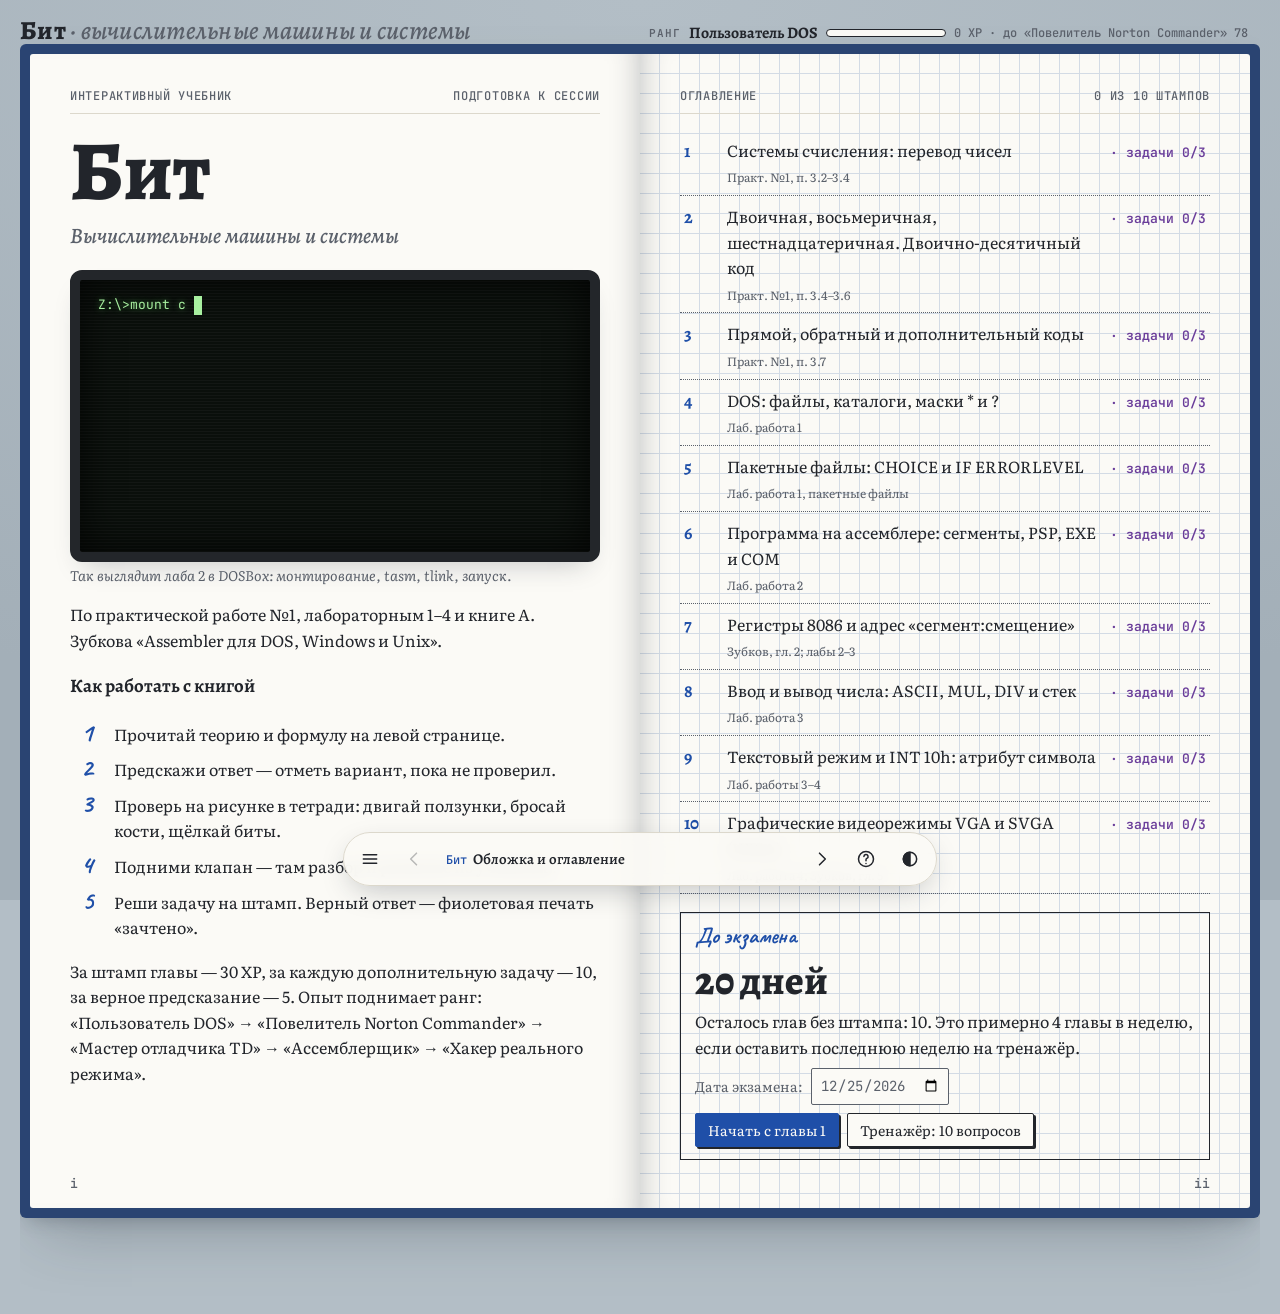
==== commit f12b0b3b: "Облегчить файл: убрать дубли встроенных шрифтов Вариативные шрифты были встроены по разу на каждую т" ====
--- a/index.html
+++ b/index.html
@@ -12,7 +12,7 @@
 @font-face {
   font-family: 'Alegreya';
   font-style: italic;
-  font-weight: 500;
+  font-weight: 500 700;
   font-display: swap;
   src: url([data-uri]) format('woff2');
   unicode-range: U+0301, U+0400-045F, U+0490-0491, U+04B0-04B1, U+2116;
@@ -21,25 +21,7 @@
 @font-face {
   font-family: 'Alegreya';
   font-style: italic;
-  font-weight: 500;
-  font-display: swap;
-  src: url([data-uri]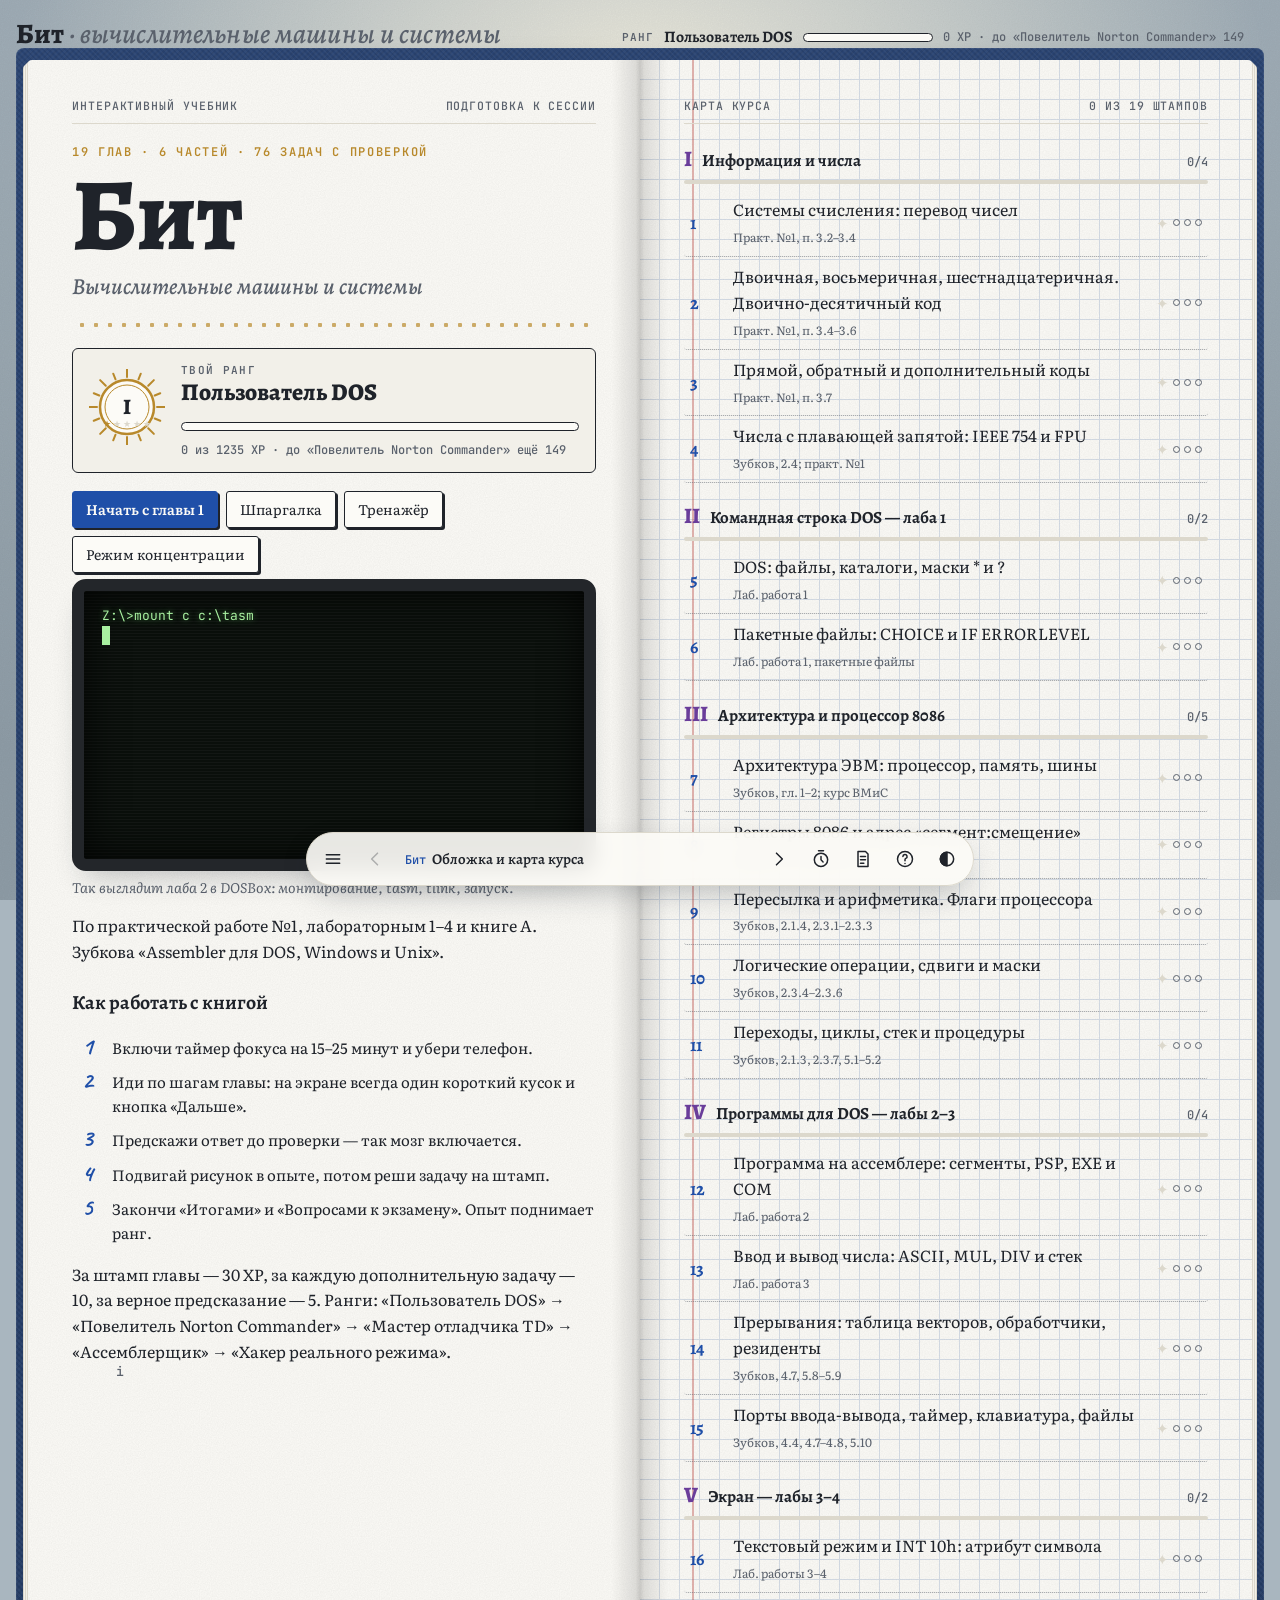
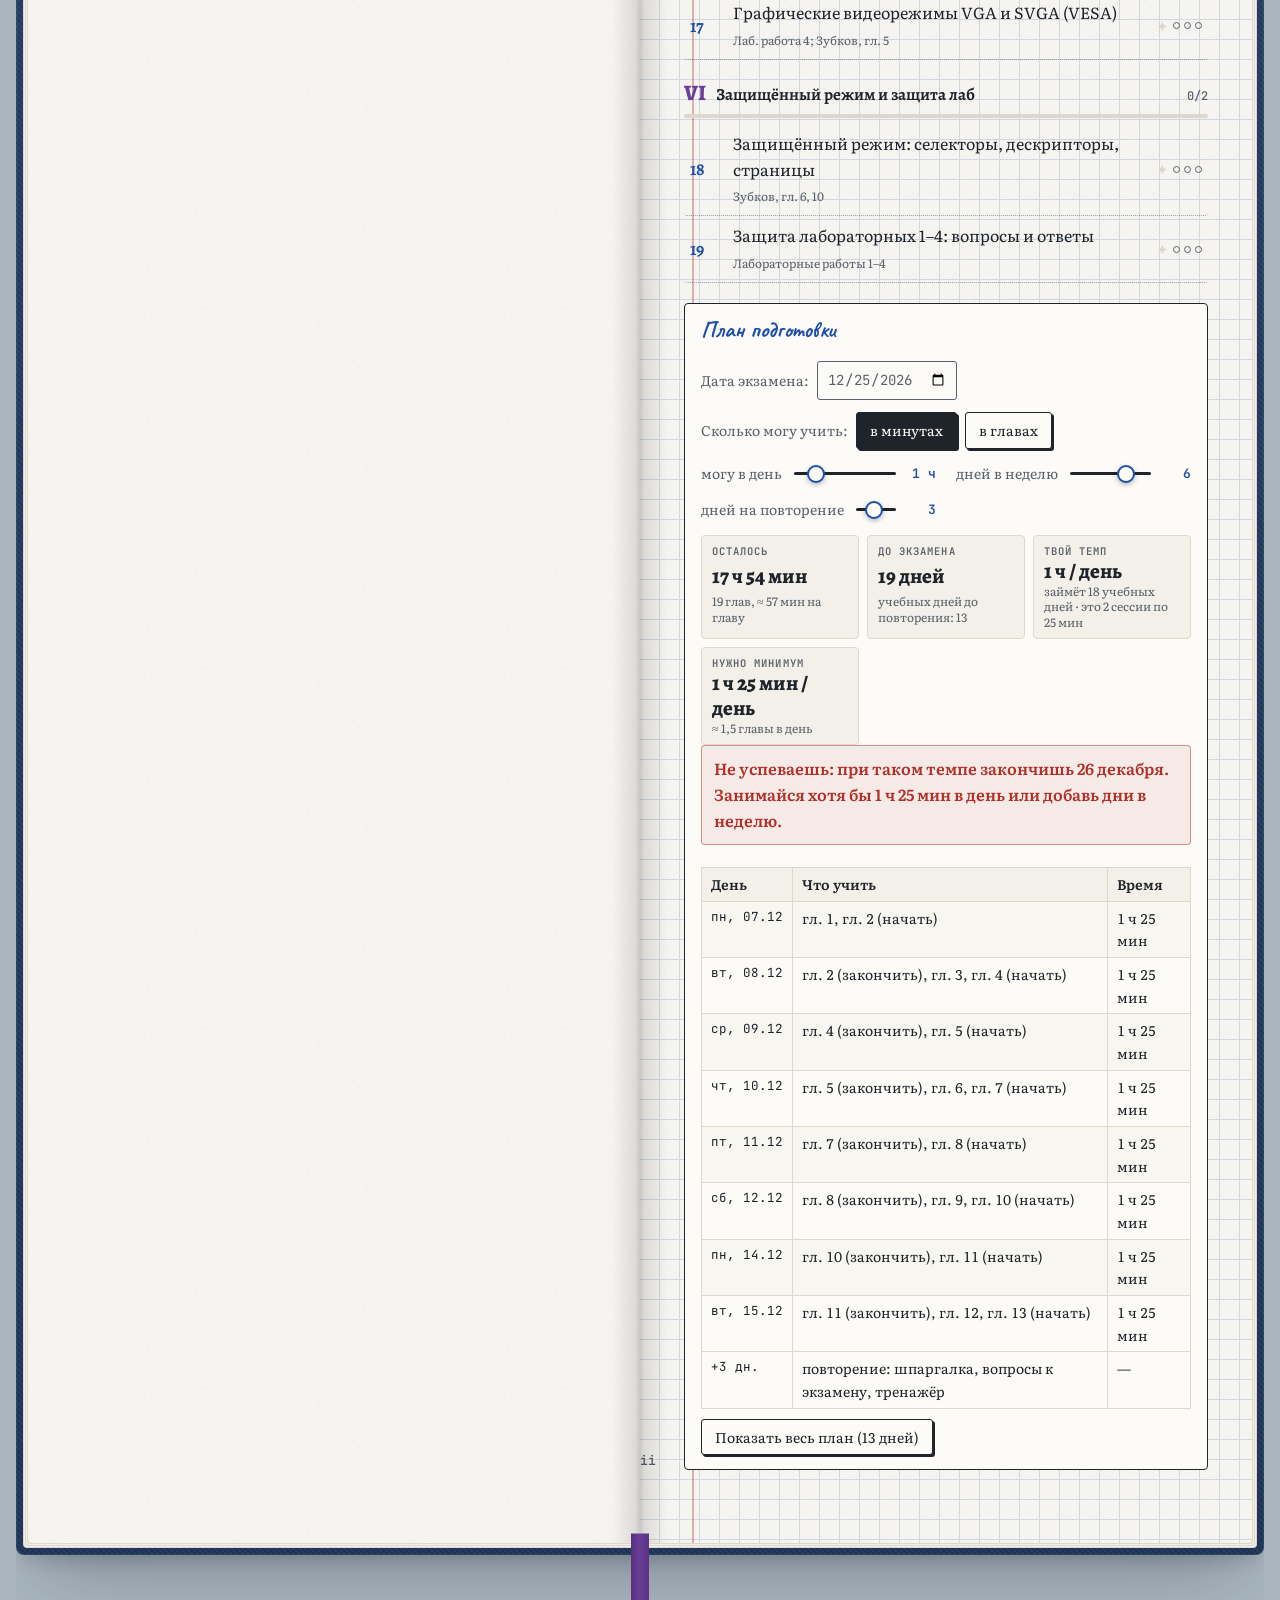
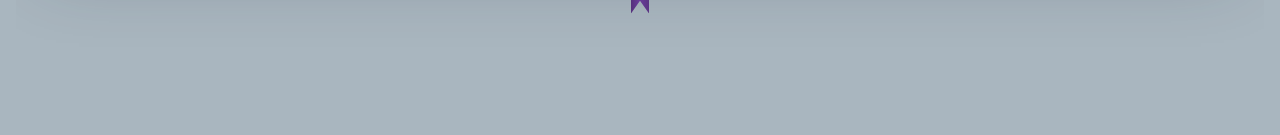
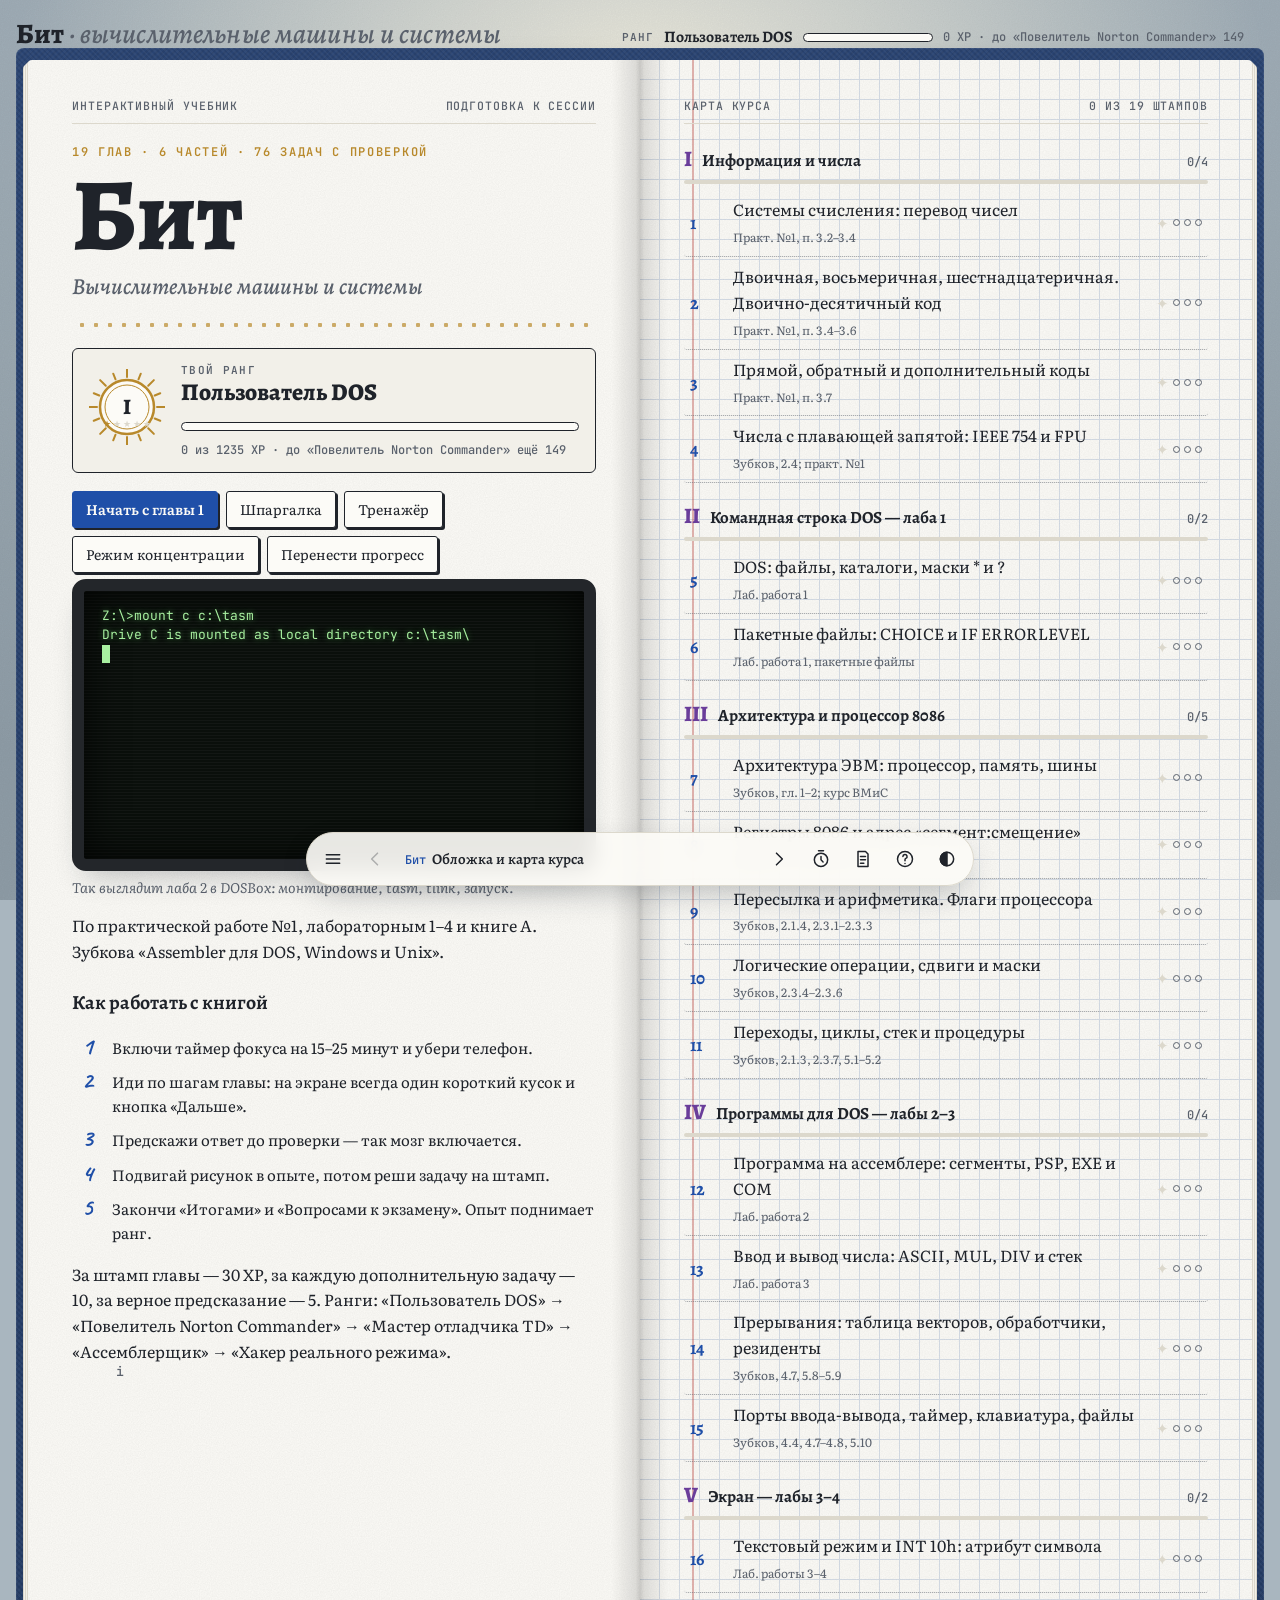
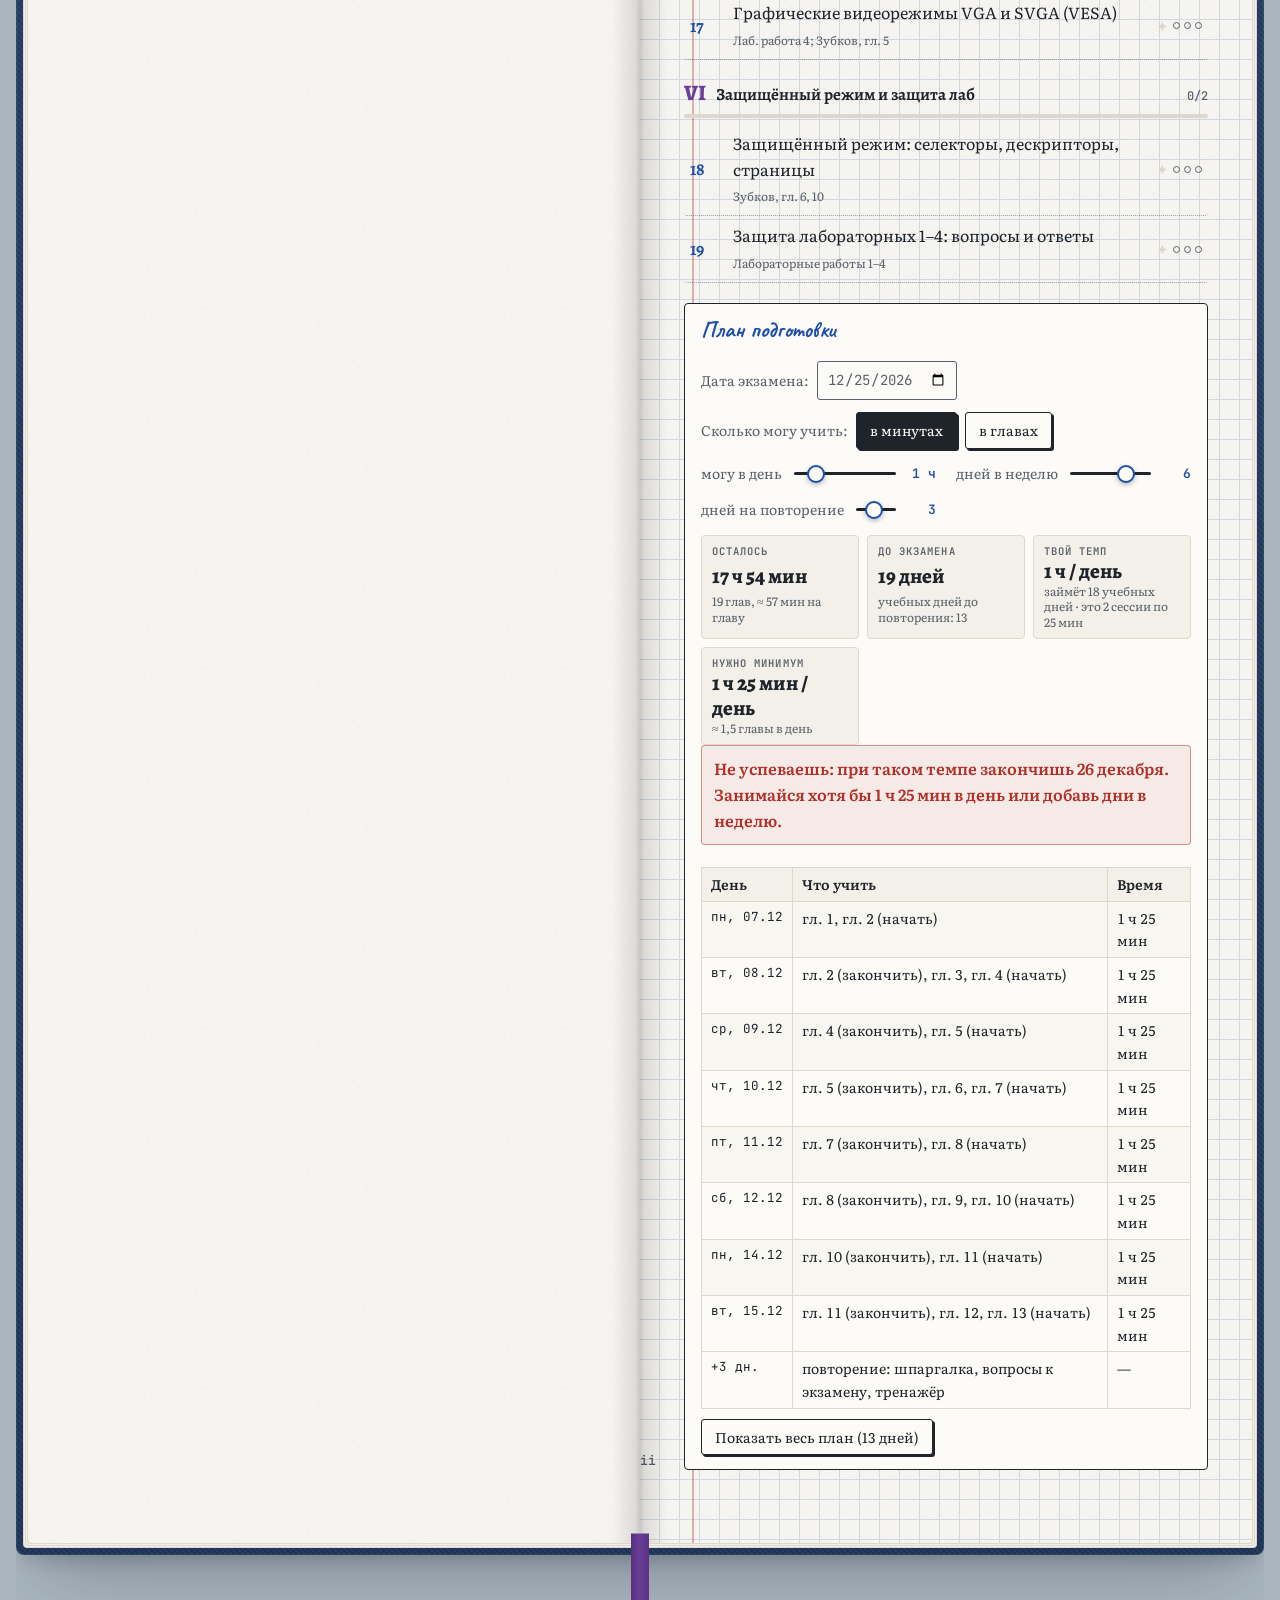
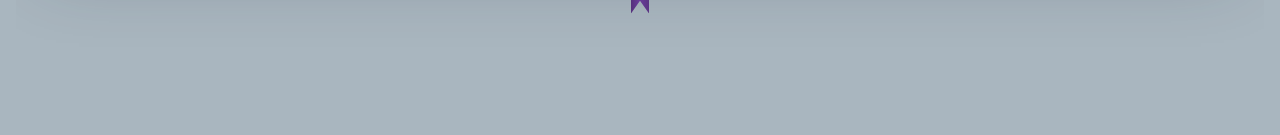
